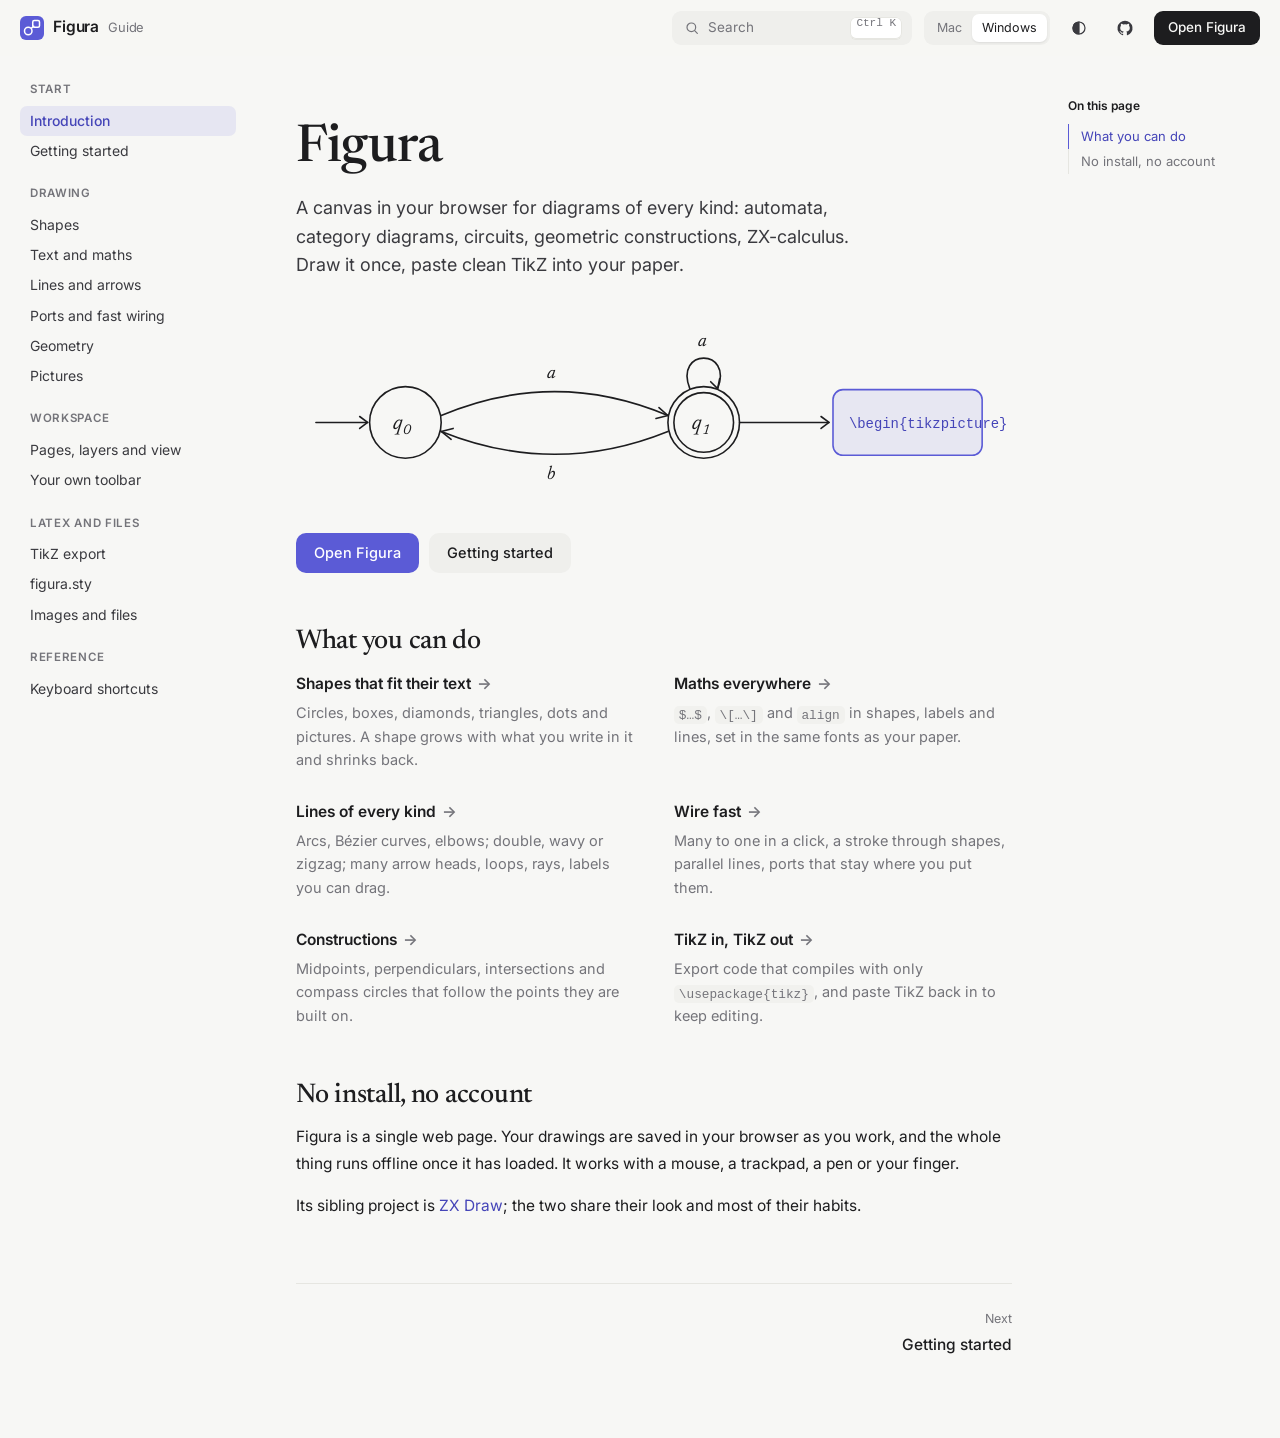
==== docs/index.html @ 10ae50e6 "Add the user guide as a separate site in docs/ - 13 pages: getting started, shapes, text and maths, " ====
<!doctype html>
<html lang="en">
<head>
<meta charset="utf-8">
<meta name="viewport" content="width=device-width, initial-scale=1, viewport-fit=cover">
<title>Figura Guide</title>
<meta name="description" content="How to use Figura: draw diagrams in the browser and export clean TikZ for LaTeX.">
<link rel="icon" href="data:image/svg+xml,%3Csvg xmlns='http://www.w3.org/2000/svg' viewBox='0 0 32 32'%3E%3Crect width='32' height='32' rx='8' fill='%235b5bd6'/%3E%3Ccircle cx='11' cy='20' r='5' fill='none' stroke='white' stroke-width='2'/%3E%3Crect x='17' y='6' width='9' height='9' rx='2' fill='none' stroke='white' stroke-width='2'/%3E%3Cpath d='M15 16.5 19 13' stroke='white' stroke-width='2'/%3E%3C/svg%3E">
<link rel="preconnect" href="https://fonts.googleapis.com">
<link rel="preconnect" href="https://fonts.gstatic.com" crossorigin>
<link rel="stylesheet" href="https://fonts.googleapis.com/css2?family=Inter:wght@400;500;600&family=Newsreader:opsz,wght@6..72,400;6..72,500&display=swap">
<link rel="stylesheet" href="guide.css?v=1">
</head>
<body>

<header class="top">
  <button class="icon-btn menu-btn" id="menu" aria-label="Menu"><svg viewBox="0 0 24 24" fill="none" stroke="currentColor" stroke-width="1.6" stroke-linecap="round"><path d="M4 7h16M4 12h16M4 17h16"/></svg></button>
  <a class="brand" href="#/home">
    <svg class="mark" viewBox="0 0 32 32"><rect width="32" height="32" rx="8" fill="#5b5bd6"/><circle cx="11" cy="20" r="5" fill="none" stroke="#fff" stroke-width="2"/><rect x="17" y="6" width="9" height="9" rx="2" fill="none" stroke="#fff" stroke-width="2"/><path d="M15 16.5 19 13" stroke="#fff" stroke-width="2"/></svg>
    Figura <small>Guide</small>
  </a>
  <div class="grow"></div>
  <button class="search-btn" id="search" aria-label="Search"><svg width="16" height="16" viewBox="0 0 24 24" fill="none" stroke="currentColor" stroke-width="1.8" stroke-linecap="round"><circle cx="11" cy="11" r="6.5"/><path d="m16 16 4 4"/></svg><span>Search</span><kbd>⌘K</kbd></button>
  <div class="plat" role="group" aria-label="Keyboard"><i></i><button data-p="mac">Mac</button><button data-p="win">Windows</button></div>
  <button class="icon-btn" id="theme" aria-label="Theme"></button>
  <a class="icon-btn" data-repo target="_blank" rel="noopener" aria-label="GitHub"><svg viewBox="0 0 24 24" fill="currentColor"><path d="M12 2.2a10 10 0 0 0-3.16 19.49c.5.09.68-.22.68-.48v-1.7c-2.78.6-3.37-1.34-3.37-1.34-.45-1.16-1.11-1.47-1.11-1.47-.91-.62.07-.6.07-.6 1 .07 1.53 1.03 1.53 1.03.9 1.52 2.34 1.08 2.91.83.09-.65.35-1.09.63-1.34-2.22-.25-4.55-1.11-4.55-4.94 0-1.09.39-1.98 1.03-2.68-.1-.26-.45-1.27.1-2.65 0 0 .84-.27 2.75 1.02a9.5 9.5 0 0 1 5 0c1.91-1.3 2.75-1.02 2.75-1.02.55 1.38.2 2.4.1 2.65.64.7 1.03 1.59 1.03 2.68 0 3.84-2.34 4.68-4.57 4.93.36.31.68.92.68 1.85v2.75c0 .27.18.58.69.48A10 10 0 0 0 12 2.2z"/></svg></a>
  <a class="open-app" data-app target="_blank" rel="noopener">Open Figura</a>
</header>
<div class="scrim"></div>

<div class="shell">
<nav class="side" id="side" aria-label="Guide"></nav>
<main>

<!-- ================= START ================= -->
<article data-page="home" data-group="Start" data-title="Introduction">
  <div class="hero">
    <h1>Figura</h1>
    <p class="lead">A canvas in your browser for diagrams of every kind: automata, category diagrams, circuits, geometric constructions, ZX-calculus. Draw it once, paste clean TikZ into your paper.</p>
  </div>
  <div class="hero-art" aria-hidden="true">
    <svg viewBox="0 0 720 170" fill="none" stroke="currentColor" stroke-width="1.6" stroke-linecap="round" stroke-linejoin="round">
      <path class="draw" style="--l:1;--d:.1s" pathLength="1" d="M20 95h52"/>
      <path class="draw" style="--l:1;--d:.1s" pathLength="1" d="m64 89 8 6-8 6"/>
      <circle class="draw" style="--l:1;--d:.25s" pathLength="1" cx="110" cy="95" r="36"/>
      <path class="draw" style="--l:1;--d:.6s" pathLength="1" d="M146 88Q260 40 374 88"/>
      <path class="draw" style="--l:1;--d:.6s" pathLength="1" d="m365 80 9 8-12 3"/>
      <path class="draw" style="--l:1;--d:.75s" pathLength="1" d="M374 104Q260 150 146 104"/>
      <path class="draw" style="--l:1;--d:.75s" pathLength="1" d="m156 112-10-8 12-3"/>
      <circle class="draw" style="--l:1;--d:.45s" pathLength="1" cx="410" cy="95" r="36"/>
      <circle class="draw" style="--l:1;--d:.55s" pathLength="1" cx="410" cy="95" r="30"/>
      <path class="draw" style="--l:1;--d:.9s" pathLength="1" d="M396 61C380 20 440 20 424 61"/>
      <path class="draw" style="--l:1;--d:.9s" pathLength="1" d="m417 54 7 7 2-10"/>
      <rect class="draw" style="--l:1;--d:1s;stroke:var(--accent)" pathLength="1" x="540" y="62" width="150" height="66" rx="10" fill="var(--accent-soft)"/>
      <path class="draw" style="--l:1;--d:1.15s" pathLength="1" stroke-dasharray="1" d="M446 95h90"/>
      <path class="draw" style="--l:1;--d:1.15s" pathLength="1" d="m528 89 8 6-8 6"/>
      <g stroke="none" fill="currentColor" font-family="Newsreader, Georgia, serif" font-style="italic" font-size="22">
        <text class="pop" style="--d:.5s" x="98" y="102">q<tspan font-size="14" dy="5">0</tspan></text>
        <text class="pop" style="--d:.7s" x="398" y="102">q<tspan font-size="14" dy="5">1</tspan></text>
        <text class="pop" style="--d:.9s" x="252" y="50" font-size="19">a</text>
        <text class="pop" style="--d:1s" x="252" y="152" font-size="19">b</text>
        <text class="pop" style="--d:1.05s" x="404" y="18" font-size="19">a</text>
      </g>
      <text class="pop" style="--d:1.35s" x="556" y="101" stroke="none" fill="var(--accent-ink)" font-family="ui-monospace, Menlo, monospace" font-size="14">\begin{tikzpicture}</text>
    </svg>
  </div>
  <div class="cta">
    <a class="btn pri" data-app target="_blank" rel="noopener">Open Figura</a>
    <a class="btn sec" href="#/start">Getting started</a>
  </div>

  <h2>What you can do</h2>
  <div class="feats">
    <div class="feat"><a href="#/shapes">Shapes that fit their text</a><p>Circles, boxes, diamonds, triangles, dots and pictures. A shape grows with what you write in it and shrinks back.</p></div>
    <div class="feat"><a href="#/text">Maths everywhere</a><p><code>$…$</code>, <code>\[…\]</code> and <code>align</code> in shapes, labels and lines, set in the same fonts as your paper.</p></div>
    <div class="feat"><a href="#/lines">Lines of every kind</a><p>Arcs, Bézier curves, elbows; double, wavy or zigzag; many arrow heads, loops, rays, labels you can drag.</p></div>
    <div class="feat"><a href="#/wiring">Wire fast</a><p>Many to one in a click, a stroke through shapes, parallel lines, ports that stay where you put them.</p></div>
    <div class="feat"><a href="#/geometry">Constructions</a><p>Midpoints, perpendiculars, intersections and compass circles that follow the points they are built on.</p></div>
    <div class="feat"><a href="#/tikz">TikZ in, TikZ out</a><p>Export code that compiles with only <code>\usepackage{tikz}</code>, and paste TikZ back in to keep editing.</p></div>
  </div>

  <h2>No install, no account</h2>
  <p>Figura is a single web page. Your drawings are saved in your browser as you work, and the whole thing runs offline once it has loaded. It works with a mouse, a trackpad, a pen or your finger.</p>
  <p>Its sibling project is <a href="https://github.com/zhoujasper/ZX-Draw" target="_blank" rel="noopener">ZX Draw</a>; the two share their look and most of their habits.</p>
</article>

<article data-page="start" data-group="Start" data-title="Getting started">
  <h1>Getting started</h1>
  <p class="lead">Your first diagram in a minute, and a map of the screen.</p>

  <h2>Your first diagram</h2>
  <ol class="steps">
    <li>Press <kbd>O</kbd> and click the canvas twice, some way apart. You now have two circles.</li>
    <li>Double-click each circle and type <code>$q_0$</code> and <code>$q_1$</code>. Press <kbd>Esc</kbd> or click away when done.</li>
    <li>Press <kbd>E</kbd> for the connector, then drag from one circle to the other. Double-click the line and type its label.</li>
    <li>Press <kbd>Mod</kbd> <kbd>S</kbd>, keep the <strong>TikZ</strong> tab and press <strong>Copy</strong>. Paste it into your <code>.tex</code> file.</li>
  </ol>

  <h2>The screen</h2>
  <div class="tbl"><table>
    <tr><th>Part</th><th>What it does</th></tr>
    <tr><td>Toolbar</td><td>The tools, in the dock at the bottom. Drag its grip to put it on the left or right; double-click the grip to cycle.</td></tr>
    <tr><td>Tool row</td><td>Picking a tool springs a small row out of the toolbar with that tool's options: fill, border, arrow heads, sizes.</td></tr>
    <tr><td>Style bar</td><td>Click an object that is already selected (or right-click it) and a two-row bar opens above it: colours, borders, text, layers, alignment.</td></tr>
    <tr><td>Pages</td><td>Tabs along the top. Each page has its own drawing, view and lock.</td></tr>
    <tr><td>Top right</td><td>Grid switch, open / export, settings, help.</td></tr>
    <tr><td>Bottom corners</td><td>Lock and zoom on one side, the minimap on the other.</td></tr>
  </table></div>

  <h2>Moving around</h2>
  <ul>
    <li><strong>Pan</strong>: hold <kbd>Space</kbd> and drag, use the hand tool <kbd>H</kbd>, or scroll with two fingers.</li>
    <li><strong>Zoom</strong>: <kbd>Mod</kbd> + scroll, pinch, or <kbd>=</kbd> and <kbd>−</kbd>. <kbd>F</kbd> fits everything on screen.</li>
    <li><strong>Minimap</strong>: click or drag in it to jump.</li>
  </ul>

  <h2>Selecting</h2>
  <ul>
    <li>Click to select, <kbd>Shift</kbd>-click to add, drag on empty canvas for a box.</li>
    <li>Press <kbd>V</kbd> again to switch the box to a <strong>lasso</strong>; hold <kbd>Alt</kbd> while dragging to flip it for one go.</li>
    <li><kbd>Mod</kbd> <kbd>A</kbd> selects everything on the page.</li>
  </ul>

  <h2>On a phone</h2>
  <p>The toolbar sits at the bottom and panels open as sheets. Tap to select, drag to move, pinch to zoom, and press and hold anywhere for the menu that a right-click gives on a computer.</p>

  <p class="note">Press <kbd>?</kbd> in Figura at any time for the built-in guide, with a looping demo for every gesture.</p>
</article>

<!-- ================= DRAWING ================= -->
<article data-page="shapes" data-group="Drawing" data-title="Shapes">
  <h1>Shapes</h1>
  <p class="lead">Circles, boxes, triangles, diamonds and dots, drawn like in any design tool.</p>

  <h2>Drawing a shape</h2>
  <div class="tbl"><table>
    <tr><th>Tool</th><th>Key</th></tr>
    <tr><td>Circle</td><td><kbd>O</kbd></td></tr>
    <tr><td>Box</td><td><kbd>R</kbd></td></tr>
    <tr><td>Triangle</td><td><kbd>Y</kbd></td></tr>
    <tr><td>Diamond</td><td><kbd>D</kbd></td></tr>
    <tr><td>Dot</td><td><kbd>P</kbd></td></tr>
  </table></div>
  <p>Click to place a shape at its default size, or drag to draw its box. While dragging:</p>
  <ul>
    <li><kbd>Shift</kbd> keeps it in proportion: a square, a round circle, a square diamond, an equilateral triangle.</li>
    <li><kbd>Alt</kbd> draws from the centre outward.</li>
    <li><kbd>Space</kbd> lets you move the shape before letting go.</li>
  </ul>
  <p>A new shape takes the look you last used for that kind, so a row of states needs no restyling.</p>

  <h2>Resize and rotate</h2>
  <p>A selected shape shows eight handles and a rotate knob. <kbd>Shift</kbd> keeps proportions while resizing, <kbd>Alt</kbd> resizes around the centre. Rotation is drawn softly to multiples of 15°; with <kbd>Shift</kbd> it steps. <kbd>[</kbd> and <kbd>]</kbd> rotate by 15°.</p>

  <h2>Fill and border</h2>
  <p>The tool row sets the look of new shapes, the style bar changes selected ones. Both offer:</p>
  <ul>
    <li><strong>Fill</strong>: quick colours, none, or any colour from the picker (square, wheel or sliders; type <code>#hex</code>, <code>rgb()</code>, <code>hsl()</code> or a CSS name).</li>
    <li><strong>Border</strong>: width, solid / dashed / dotted, double, colour or none.</li>
    <li><strong>Corners</strong>: rounded boxes with an exact radius.</li>
    <li><strong>Triangle direction</strong> and <strong>diamond shape</strong> (square, wide, tall).</li>
  </ul>
  <p class="note">Right-click any quick colour, width or style preset to edit, move or remove it. The <strong>+</strong> at the end of a row keeps the current look as a new preset.</p>

  <h2>Dots</h2>
  <p>Dots are small filled circles for graph vertices and geometry. Click to place one, snapped to the grid. Their sizes are presets in the tool row; a selected dot has an exact size stepper.</p>

  <h2>Moving and copying</h2>
  <ul>
    <li>Drag to move. On the grid the shape's centre snaps; in free mode guides show when edges and centres line up.</li>
    <li><kbd>Alt</kbd> + drag leaves a copy behind. <kbd>Mod</kbd> <kbd>D</kbd> duplicates.</li>
    <li>Arrow keys nudge. <kbd>W</kbd> swaps two selected shapes, each taking over the other's lines.</li>
  </ul>
</article>

<article data-page="text" data-group="Drawing" data-title="Text and maths">
  <h1>Text and maths</h1>
  <p class="lead">Write inside shapes, beside them, on lines or anywhere on the canvas, with LaTeX maths.</p>

  <h2>Writing</h2>
  <ul>
    <li><strong>In a shape</strong>: double-click it, or select it and press <kbd>Enter</kbd>. The shape grows to fit.</li>
    <li><strong>On the canvas</strong>: double-click empty space, or use the text tool <kbd>T</kbd>. Text left empty is removed.</li>
    <li><strong>Formatting</strong>: <kbd>Mod</kbd> <kbd>B</kbd>, <kbd>I</kbd>, <kbd>U</kbd>; size and colour in the style bar; vertical text in the text panel.</li>
  </ul>

  <h2>Maths</h2>
  <p>Anything between dollars is typeset with KaTeX on the canvas and in the same fonts as LaTeX on export.</p>
  <div class="tbl"><table>
    <tr><th>Write</th><th>For</th></tr>
    <tr><td><code>$x^2$</code> or <code>\(x^2\)</code></td><td>Inline maths</td></tr>
    <tr><td><code>$$…$$</code> or <code>\[…\]</code></td><td>Display maths</td></tr>
    <tr><td><code>\begin{align}…\end{align}</code></td><td>Aligned lines (also <code>gather</code>, <code>equation</code>)</td></tr>
  </table></div>
  <p>Letters such as π or → typed directly are turned into <code>\pi</code> and <code>\to</code> in the export, so pdflatex never chokes on them.</p>

  <h2>Labels outside a shape</h2>
  <p>Double-click just outside a shape's side to write a label there, or use the label button in the style bar. Drag a label around the shape to any angle; it settles on the middle of a side when close. The angle is kept in the TikZ export.</p>

  <h2>Labels on lines</h2>
  <p>Double-click a line where the label should go. Drag the label along the line (it snaps to the middle) or across it to put it on one side, on the line, or on the other side.</p>
</article>

<article data-page="lines" data-group="Drawing" data-title="Lines and arrows">
  <h1>Lines and arrows</h1>
  <p class="lead">The connector <kbd>E</kbd> draws lines between shapes, from shapes to empty space, or between two free points.</p>

  <h2>Drawing a line</h2>
  <ul>
    <li><strong>Drag</strong> from a shape to another shape, or into empty space for a loose end.</li>
    <li><strong>Click, click</strong>: click a shape or a spot, then a second one. The same shape twice makes a self-loop.</li>
    <li><strong>Hover dots</strong>: with the select tool, hovering a shape shows small dots on its sides. Drag one to start a line; drop it on empty canvas, or just click it, to make a connected copy of the shape.</li>
  </ul>

  <h2>Paths</h2>
  <div class="fig">
    <figure><svg viewBox="0 0 76 48" fill="none" stroke="currentColor" stroke-width="1.5" stroke-linecap="round"><path d="M8 40Q38 0 68 40"/></svg>Arc</figure>
    <figure><svg viewBox="0 0 76 48" fill="none" stroke="currentColor" stroke-width="1.5" stroke-linecap="round"><path d="M8 42C14 4 62 44 68 6"/></svg>Bézier</figure>
    <figure><svg viewBox="0 0 76 48" fill="none" stroke="currentColor" stroke-width="1.5" stroke-linecap="round"><path d="M8 42C38 42 38 6 68 6"/></svg>S-curve</figure>
    <figure><svg viewBox="0 0 76 48" fill="none" stroke="currentColor" stroke-width="1.5" stroke-linecap="round" stroke-linejoin="round"><path d="M8 42H38V6H68"/></svg>Elbow</figure>
    <figure><svg viewBox="0 0 76 48" fill="none" stroke="currentColor" stroke-width="1.5" stroke-linecap="round"><path d="M8 42H30a8 8 0 0 0 8-8V14a8 8 0 0 1 8-8h22"/></svg>Rounded elbow</figure>
  </div>
  <p>Select a line to see its handles: drag the middle of an arc to bend it, the two square handles of a Bézier, or the step of an elbow. <strong>Straighten</strong> and <strong>Reverse</strong> are in the style bar.</p>

  <h2>Line styles</h2>
  <div class="fig">
    <figure><svg viewBox="0 0 76 48" fill="none" stroke="currentColor" stroke-width="1.5" stroke-linecap="round"><path d="M8 24h60"/></svg>Plain</figure>
    <figure><svg viewBox="0 0 76 48" fill="none" stroke="currentColor" stroke-width="1.5"><path d="M8 24h60" stroke-dasharray="6 4"/></svg>Dashed</figure>
    <figure><svg viewBox="0 0 76 48" fill="none" stroke="currentColor" stroke-width="1.5"><path d="M8 21h60M8 27h60"/></svg>Double</figure>
    <figure><svg viewBox="0 0 76 48" fill="none" stroke="currentColor" stroke-width="1.5" stroke-linecap="round"><path d="M8 24c3-7 6-7 9 0s6 7 9 0 6-7 9 0 6 7 9 0 6-7 9 0 6 7 9 0h6"/></svg>Wave</figure>
    <figure><svg viewBox="0 0 76 48" fill="none" stroke="currentColor" stroke-width="1.5" stroke-linejoin="round"><path d="M8 24l4.5-6 9 12 9-12 9 12 9-12 9 12 4.5-6h6"/></svg>Zigzag</figure>
  </div>
  <p>Any style goes with any path and any arrow head. Width, dash pattern and colour have editable presets like the shape styles.</p>

  <h2>Arrow heads</h2>
  <p>Each end has its own head: none, arrow, filled, open triangle, double, dot, open dot, bar, hook or ray. The tool row offers common pairs (arrow, both ways, inheritance, maps-to, …); the ⋯ button opens every head for each end.</p>
  <p>A <strong>ray</strong> end runs on past its point; on the canvas it goes to the edge, in exports it fades out after one grid step.</p>

  <h2>Self-loops</h2>
  <p>Click the same shape twice with the connector. Figura picks a free side; drag the loop round the shape to move it.</p>

  <h2>Moving a line's ends</h2>
  <p>With a shape selected, a dot sits where each of its lines meets it. Drag a dot along the outline, onto another shape, or off into empty space to free that end.</p>
</article>

<article data-page="wiring" data-group="Drawing" data-title="Ports and fast wiring">
  <h1>Ports and fast wiring</h1>
  <p class="lead">Line ends that stay put, and ways to draw many lines at once.</p>

  <h2>Ports</h2>
  <p>Every line end on a box, triangle or diamond sits on a <strong>side</strong> and stays there when shapes move. Ends on one side spread out evenly, and a side that gets crowded makes the shape grow. Diamonds wire to their corners.</p>
  <p>Right-click a shape to choose how its ports are laid out: <strong>evenly</strong>, <strong>packed to the ends</strong> of each side, or <strong>all in the middle</strong>.</p>

  <h3>Along the line</h3>
  <p>Circles work the other way by default: lines aim at the centre and meet the outline where they cross it, as you expect in an automaton. Each shape can be switched in the style bar or its menu (<em>Lines meet</em>): along the line, or fixed ports.</p>

  <h2>Many to one</h2>
  <ol class="steps">
    <li>Select two or more shapes.</li>
    <li>Pick the connector and click the target. Every selected shape is wired to it.</li>
  </ol>
  <ul>
    <li><kbd>Shift</kbd> + click keeps the sources selected for the next target.</li>
    <li><kbd>Mod</kbd> + click adds or removes a source.</li>
    <li>Holding <kbd>S</kbd> in the select tool turns on the connector until you let go, with the selection as sources; one shape is enough.</li>
  </ul>

  <h2>Chains and parallel lines</h2>
  <ul>
    <li><strong>Drag through</strong> several shapes with the connector: they are wired in the order you pass them.</li>
    <li><strong>Hold <kbd>P</kbd></strong> with shapes selected and click a target: parallel lines, each source to the shape at the same offset. A quick tap of <kbd>P</kbd> is still the dot tool.</li>
    <li><strong>Right-drag</strong> in the connector box-selects, so you can pick sources without switching tools.</li>
  </ul>

  <h2>Seeing connections</h2>
  <p>Hold <kbd>Mod</kbd> for a moment with shapes selected: the shapes wired to each one pulse, one colour per selected shape.</p>

  <h2>Deleting a shape in a wire</h2>
  <p>Delete a shape that has exactly two lines and they join into one, keeping the direction. A new straight line bends just enough to miss shapes in its way.</p>
</article>

<article data-page="geometry" data-group="Drawing" data-title="Geometry">
  <h1>Geometry</h1>
  <p class="lead">Constructions that stay true: move a point and everything built on it follows.</p>

  <h2>Constructions</h2>
  <p>Select the objects, then press the key or right-click and pick from the menu, which lists only what the selection allows.</p>
  <div class="tbl"><table>
    <tr><th>Key</th><th>Builds</th><th>From</th></tr>
    <tr><td><kbd>M</kbd></td><td>Midpoint</td><td>a line, or two points</td></tr>
    <tr><td><kbd>J</kbd></td><td>Perpendicular foot</td><td>a point and a line</td></tr>
    <tr><td><kbd>B</kbd></td><td>Perpendicular bisector</td><td>a line, or two points</td></tr>
    <tr><td><kbd>N</kbd></td><td>Parallel line</td><td>a point and a line</td></tr>
    <tr><td><kbd>X</kbd></td><td>Intersection</td><td>two lines, a line and a circle, or two circles</td></tr>
    <tr><td><kbd>U</kbd></td><td>Reflection</td><td>a point and a line</td></tr>
    <tr><td><kbd>Q</kbd></td><td>Centre</td><td>a shape</td></tr>
  </table></div>
  <p>Built points are dots and cannot be dragged; they fade out when their objects stop meeting. <strong>Make free</strong> in the menu cuts the tie. Deleting an object deletes what was built on it.</p>

  <h2>Compass</h2>
  <p>Press <kbd>C</kbd>. Press on a centre and drag out the radius, or click the centre and then a point on the circle. A circle built on shapes follows them.</p>

  <h2>Grid</h2>
  <p>The switch at the top (or <kbd>G</kbd>) cycles dots → half steps → free. Turning the grid on offers to snap everything that is off it in one step.</p>
</article>

<article data-page="pictures" data-group="Drawing" data-title="Pictures">
  <h1>Pictures</h1>
  <p class="lead">Put images on the canvas or inside shapes.</p>
  <ul>
    <li><strong>Add</strong>: the picture tool <kbd>I</kbd>, paste an image, or drop a file on the canvas.</li>
    <li><strong>Fill a shape</strong>: drop a picture onto it, or use the picture button in its style bar.</li>
    <li><strong>Crop</strong>: on a picture the handles move the frame while the image stays put, and dragging moves the image inside. In a shape, drag to move it and scroll to zoom; it always covers the shape.</li>
  </ul>
  <p>Large images are scaled down to 1800 px. In the TikZ export each picture becomes an <code>\includegraphics</code> with a cropped PNG you download from the export window.</p>
</article>

<!-- ================= WORKSPACE ================= -->
<article data-page="pages" data-group="Workspace" data-title="Pages, layers and view">
  <h1>Pages, layers and view</h1>
  <p class="lead">Organise many diagrams and present them.</p>

  <h2>Pages</h2>
  <ul>
    <li>The <strong>+</strong> beside the tabs adds a page. Double-click a tab to rename it; right-click for duplicate, move and close.</li>
    <li>Every page is saved in your browser automatically.</li>
  </ul>

  <h2>Lock</h2>
  <p>The lock beside the zoom bar (<kbd>K</kbd>) freezes a page: dragging only pans and nothing can be edited. Handy while presenting.</p>

  <h2>Layers and alignment</h2>
  <div class="tbl"><table>
    <tr><th>Shortcut</th><th>Action</th></tr>
    <tr><td><kbd>Mod</kbd> <kbd>]</kbd></td><td>Bring forward</td></tr>
    <tr><td><kbd>Mod</kbd> <kbd>[</kbd></td><td>Send backward</td></tr>
    <tr><td><kbd>Shift</kbd> <kbd>Mod</kbd> <kbd>]</kbd></td><td>Bring to front</td></tr>
    <tr><td><kbd>Shift</kbd> <kbd>Mod</kbd> <kbd>[</kbd></td><td>Send to back</td></tr>
  </table></div>
  <p>With several shapes selected the style bar aligns them (left, centre, right, top, middle, bottom) and spaces three or more evenly.</p>

  <h2>Laser pointer</h2>
  <p>Press <kbd>L</kbd> to point at things while you share your screen. <strong>Dot</strong> is a glowing pointer; <strong>Line</strong> leaves a trail that fades. Click the tool again to switch.</p>
</article>

<article data-page="toolbar" data-group="Workspace" data-title="Your own toolbar">
  <h1>Your own toolbar</h1>
  <p class="lead">Keep the tools you use and add buttons that draw exactly what you need.</p>

  <h2>Layouts</h2>
  <p>Figura comes with three toolbars, chosen in Settings or by right-clicking the toolbar:</p>
  <div class="tbl"><table>
    <tr><th>Layout</th><th>Holds</th></tr>
    <tr><td>General</td><td>Every built-in tool.</td></tr>
    <tr><td>ZX-calculus</td><td>Z and X spiders, Hadamard box, wire points, boxes, wires and Hadamard edges.</td></tr>
    <tr><td>Category theory</td><td>Objects, arrows, mono ↪, epi ↠, dashed, maps-to ↦, 2-cells ⇒ and equals.</td></tr>
  </table></div>
  <p>Changing a built-in layout makes your own copy, so the original is always there.</p>

  <h2>Own buttons</h2>
  <p>A button stores a whole look: a shape with its fill, border, size and starting text, or a line with its heads, dashes and colour. Give it a key and it beats the built-in one while the layout is on.</p>
  <ol class="steps">
    <li>Style a shape or line the way you like and select it.</li>
    <li>Right-click the toolbar and pick <strong>Add the selected look as a button</strong>.</li>
    <li>Click the new button again (while it is active) to rename it, give it a key or fine-tune it.</li>
  </ol>

  <h2>The editor</h2>
  <p><strong>Customize</strong> opens the editor: drag buttons to reorder, pull one off the strip to hide it, drag new ones in from the row below. A built-in tool shows the parts of its tool row, which you can hide or reorder too.</p>

  <h2>Sharing</h2>
  <p>Export a layout as a <code>.figtool</code> file and import it on another computer, or send it to a co-author. Importing never overwrites your own layouts.</p>

  <h2>Reordering anything</h2>
  <p>Hold <kbd>Mod</kbd> and drag any toolbar button, top-bar button, option row or quick colour to reorder it. The order is remembered.</p>

  <h2>Shortcuts</h2>
  <p>Open help (<kbd>?</kbd>) → <strong>Shortcuts</strong>, click an action and press a key. A key already in use swaps over.</p>
</article>

<!-- ================= LATEX & FILES ================= -->
<article data-page="tikz" data-group="LaTeX and files" data-title="TikZ export">
  <h1>TikZ export</h1>
  <p class="lead">Plain TikZ that compiles with nothing but <code>\usepackage{tikz}</code>.</p>

  <h2>Exporting</h2>
  <ol class="steps">
    <li>Press <kbd>Mod</kbd> <kbd>S</kbd> (or the export button) and stay on the <strong>TikZ</strong> tab.</li>
    <li>Choose <strong>Whole page</strong> or <strong>Selection</strong>.</li>
    <li><strong>Copy</strong>, or download a <code>.tex</code> file. If the drawing has pictures, download them too.</li>
  </ol>
  <p class="note"><kbd>Mod</kbd> <kbd>C</kbd> on a selection also puts its TikZ on your clipboard, ready to paste into your editor.</p>

  <h2>In your document</h2>
  <p>The export starts with a <code>\usetikzlibrary</code> line naming only the libraries it needs, so the pasted block works as it is:</p>
<pre><code class="tex">\documentclass{article}
\usepackage{tikz}
\usepackage{amsmath} % if your labels use align and friends

\begin{document}
% paste the exported block here
\end{document}</code></pre>
  <p>An exported picture looks like this:</p>
<pre><code class="tex">% Figura · needs \usepackage{tikz} \usetikzlibrary{arrows.meta}
\usetikzlibrary{arrows.meta}
\begin{tikzpicture}[
  x=0.66667pt,
  y=-0.66667pt,
  oval/.style={…},
  link/.style={…}]
  \definecolor{fgInk}{HTML}{1D1D1F}
  \node[oval] (a) at (0,0) {$q_0$};
  \node[oval] (b) at (160,0) {$q_1$};
  \draw[link] (a) to[bend left=20] node[lab] {$a$} (b);
  ...
\end{tikzpicture}</code></pre>
  <p>The first line says what the block needs. Options shared by several shapes or lines are pulled into short styles at the top (<code>oval</code>, <code>box</code>, <code>link</code>, <code>lab</code>…), colours are defined once by name, and shapes are real TikZ nodes, so the code stays easy to tweak by hand. One canvas pixel is ⅔ pt and y points down, as on screen.</p>

  <h2>Back into Figura</h2>
  <p>Paste TikZ onto the canvas, or open a <code>.tex</code> file, and Figura reads it back: nodes, lines, bends, loops, labels, arrow tips, colours (<code>red!30</code>, <code>rgb</code>, <code>\definecolor</code>) and styles from <code>\tikzset</code>. Code that Figura wrote comes back exactly as it was.</p>
</article>

<article data-page="sty" data-group="LaTeX and files" data-title="figura.sty">
  <h1>figura.sty</h1>
  <p class="lead">A short style file for documents with many diagrams, or for writing them by hand.</p>

  <h2>Setup</h2>
  <p>Download <code>figura.sty</code> from the export window (or the repository) and put it next to your <code>.tex</code> file. The download also defines your own quick colours.</p>
<pre><code class="tex">\usepackage{figura}

\begin{figura}            % 1 unit = 1 canvas pixel, y points down
  \node[fg box, fill=fgRose] (a) at (0,0)   {Hello};
  \node[fg circle]           (b) at (160,0) {$q_0$};
  \draw[fg line, ->] (a) -- node[fg label] {$f$} (b);
  \draw[fg line, ->] (b) to[loop at=90] (b);
\end{figura}</code></pre>
  <p>Choose the <strong>figura.sty</strong> tab in the export window to get this shorter form.</p>

  <h2>Keys</h2>
  <div class="tbl"><table>
    <tr><th>Group</th><th>Keys</th></tr>
    <tr><td>Shapes</td><td><code>fg box</code>, <code>fg circle</code>, <code>fg diamond</code>, <code>fg triangle</code> (+ <code>points down/left/right</code>), <code>fg dot</code> or <code>fg dot=5</code>, <code>fg text</code>, <code>fg image</code></td></tr>
    <tr><td>Size</td><td><code>w=80</code>, <code>h=40</code>, <code>r=6</code> (corner radius), <code>size=18</code>, <code>bold</code>, <code>italic</code>, <code>\fgvert{…}</code></td></tr>
    <tr><td>Border</td><td><code>draw=fgBlue</code>, <code>lw=2.5</code>, <code>dashed</code>, <code>dotted</code>, <code>dashes={on}{off}</code>, <code>double border</code>, <code>draw=none</code></td></tr>
    <tr><td>Colours</td><td><code>fill=fgSky</code>, <code>text=fgRed</code>, or any hex: <code>fill hex=A04070</code>, <code>draw hex=…</code>, <code>text hex=…</code></td></tr>
    <tr><td>Lines</td><td><code>fg line</code> + <code>-></code>, <code>&lt;-></code>, <code>-{Triangle}</code>, <code>->></code>, <code>-{Circle}</code>, <code>-|</code>, <code>-{Hooks[right]}</code>; <code>bend left=20</code>, <code>loop at=90</code>, <code>wave</code>, <code>zigzag</code>, <code>double line</code></td></tr>
    <tr><td>Labels</td><td><code>node[fg label]</code>, <code>node[fg label, swap]</code>, <code>node[fg label on]</code>, <code>pos=0.3</code>; outside a shape <code>label={[fg olabel]above:{…}}</code></td></tr>
    <tr><td>Options</td><td><code>\begin{figura}[scale=1.2]</code>, <code>[unit=0.5pt]</code>, <code>[baseline=north]</code></td></tr>
  </table></div>

  <h2>Colours</h2>
  <p>Fills: <code>fgRose</code>, <code>fgPeach</code>, <code>fgSand</code>, <code>fgMint</code>, <code>fgSky</code>, <code>fgLilac</code>, <code>fgStone</code>. Inks: <code>fgInk</code>, <code>fgGrey</code>, <code>fgRed</code>, <code>fgOrange</code>, <code>fgGreen</code>, <code>fgBlue</code>, <code>fgViolet</code>, <code>fgPink</code>, and the rest of Figura's palette.</p>
</article>

<article data-page="files" data-group="LaTeX and files" data-title="Images and files">
  <h1>Images and files</h1>
  <p class="lead">Everything the export window and the folder button can do.</p>

  <h2>Export window</h2>
  <div class="tbl"><table>
    <tr><th>Tab</th><th>Gives</th></tr>
    <tr><td>TikZ</td><td>Plain TikZ, copy or <code>.tex</code>. See <a href="#/tikz">TikZ export</a>.</td></tr>
    <tr><td>figura.sty</td><td>Shorter code for documents that load <a href="#/sty">figura.sty</a>.</td></tr>
    <tr><td>Image</td><td>PNG (with scale) or SVG, whole page or selection, transparent or white. Maths is set in the TeX fonts.</td></tr>
    <tr><td>File</td><td>A <code>.figura</code> file with every page, or just some.</td></tr>
  </table></div>

  <h2>Opening</h2>
  <p><kbd>Mod</kbd> <kbd>O</kbd> or the folder button opens <code>.figura</code>, <code>.tex</code> and <code>.figtool</code> files. Opened pages are added beside the ones you have, never replacing them. You can also drop a file on the window.</p>

  <h2>Where your work lives</h2>
  <p>Pages are saved in this browser as you go. To move to another computer or browser, or to keep a backup, export a <code>.figura</code> file.</p>
  <p class="note warn">Clearing the browser's site data removes the saved pages. Keep a <code>.figura</code> file of anything that matters.</p>
</article>

<!-- ================= REFERENCE ================= -->
<article data-page="keys" data-group="Reference" data-title="Keyboard shortcuts">
  <h1>Keyboard shortcuts</h1>
  <p class="lead">The defaults. Every single-key shortcut can be changed in Help → Shortcuts.</p>

  <h2>Tools</h2>
  <div class="tbl"><table>
    <tr><th>Key</th><th>Tool</th></tr>
    <tr><td><kbd>V</kbd></td><td>Select · again: box ↔ lasso</td></tr>
    <tr><td><kbd>H</kbd></td><td>Hand (or hold <kbd>Space</kbd>)</td></tr>
    <tr><td><kbd>O</kbd></td><td>Circle</td></tr>
    <tr><td><kbd>R</kbd></td><td>Box</td></tr>
    <tr><td><kbd>Y</kbd></td><td>Triangle</td></tr>
    <tr><td><kbd>D</kbd></td><td>Diamond</td></tr>
    <tr><td><kbd>P</kbd></td><td>Dot · hold with shapes selected: parallel lines</td></tr>
    <tr><td><kbd>T</kbd></td><td>Text (or double-click the canvas)</td></tr>
    <tr><td><kbd>E</kbd></td><td>Connector · again: line style</td></tr>
    <tr><td><kbd>C</kbd></td><td>Compass</td></tr>
    <tr><td><kbd>I</kbd></td><td>Picture</td></tr>
    <tr><td><kbd>L</kbd></td><td>Laser pointer</td></tr>
    <tr><td><kbd>1</kbd> … <kbd>0</kbd></td><td>The toolbar's buttons in order</td></tr>
  </table></div>

  <h2>Drawing</h2>
  <div class="tbl"><table>
    <tr><th>Shortcut</th><th>Action</th></tr>
    <tr><td><kbd>Shift</kbd> + drag</td><td>In proportion: square, circle, square diamond, equilateral triangle</td></tr>
    <tr><td><kbd>Alt</kbd> + drag</td><td>Draw or resize from the centre</td></tr>
    <tr><td><kbd>Space</kbd> while dragging</td><td>Move the shape while drawing it</td></tr>
  </table></div>

  <h2>Connecting</h2>
  <div class="tbl"><table>
    <tr><th>Shortcut</th><th>Action</th></tr>
    <tr><td>Hold <kbd>S</kbd></td><td>Connect the selection to what you click</td></tr>
    <tr><td>Click the target</td><td>Many to one (2+ selected, connector tool)</td></tr>
    <tr><td><kbd>Shift</kbd> + click</td><td>…and keep the sources for more targets</td></tr>
    <tr><td><kbd>Mod</kbd> + click</td><td>Add or drop a source</td></tr>
    <tr><td>Drag through</td><td>Wire every shape the stroke passes</td></tr>
    <tr><td>Right-drag</td><td>Box-select in the connector tool</td></tr>
    <tr><td>Click, click</td><td>Line between two shapes or spots; the same shape twice for a loop</td></tr>
    <tr><td>Hold <kbd>Mod</kbd></td><td>Show wired neighbours</td></tr>
  </table></div>

  <h2>Constructing</h2>
  <div class="tbl"><table>
    <tr><th>Key</th><th>Builds</th></tr>
    <tr><td><kbd>M</kbd></td><td>Midpoint</td></tr>
    <tr><td><kbd>J</kbd></td><td>Perpendicular from a point to a line</td></tr>
    <tr><td><kbd>B</kbd></td><td>Perpendicular bisector</td></tr>
    <tr><td><kbd>N</kbd></td><td>Parallel line through a point</td></tr>
    <tr><td><kbd>X</kbd></td><td>Intersection</td></tr>
    <tr><td><kbd>U</kbd></td><td>Reflect a point in a line</td></tr>
    <tr><td><kbd>Q</kbd></td><td>Centre of a shape</td></tr>
  </table></div>

  <h2>Editing</h2>
  <div class="tbl"><table>
    <tr><th>Shortcut</th><th>Action</th></tr>
    <tr><td><kbd>Mod</kbd> <kbd>Z</kbd></td><td>Undo</td></tr>
    <tr><td><kbd>Shift</kbd> <kbd>Mod</kbd> <kbd>Z</kbd></td><td>Redo</td></tr>
    <tr><td><kbd>Mod</kbd> <kbd>C</kbd> / <kbd>X</kbd> / <kbd>V</kbd></td><td>Copy (with TikZ) / cut / paste</td></tr>
    <tr><td><kbd>Mod</kbd> <kbd>D</kbd></td><td>Duplicate</td></tr>
    <tr><td><kbd>Alt</kbd> + drag</td><td>Duplicate while moving</td></tr>
    <tr><td><kbd>Mod</kbd> <kbd>A</kbd></td><td>Select all</td></tr>
    <tr><td><kbd>Mod</kbd> <kbd>B</kbd> / <kbd>I</kbd> / <kbd>U</kbd></td><td>Bold / italic / underline</td></tr>
    <tr><td>Double-click · <kbd>Enter</kbd></td><td>Write in a shape, label a line</td></tr>
    <tr><td><kbd>W</kbd></td><td>Swap two selected shapes</td></tr>
    <tr><td><kbd>[</kbd> <kbd>]</kbd></td><td>Rotate −15° / +15°</td></tr>
    <tr><td><kbd>Mod</kbd> <kbd>]</kbd> <kbd>[</kbd></td><td>Forward / backward</td></tr>
    <tr><td><kbd>Shift</kbd> <kbd>Mod</kbd> <kbd>]</kbd> <kbd>[</kbd></td><td>To front / to back</td></tr>
    <tr><td><kbd>←</kbd> <kbd>↑</kbd> <kbd>→</kbd> <kbd>↓</kbd></td><td>Nudge</td></tr>
    <tr><td><kbd>⌫</kbd></td><td>Delete</td></tr>
    <tr><td><kbd>Esc</kbd></td><td>Cancel, deselect, stop writing</td></tr>
  </table></div>

  <h2>View and files</h2>
  <div class="tbl"><table>
    <tr><th>Shortcut</th><th>Action</th></tr>
    <tr><td><kbd>G</kbd></td><td>Grid: dots → half → free</td></tr>
    <tr><td><kbd>F</kbd></td><td>Fit everything</td></tr>
    <tr><td><kbd>=</kbd> <kbd>−</kbd></td><td>Zoom in / out</td></tr>
    <tr><td><kbd>Mod</kbd> + scroll · pinch</td><td>Zoom</td></tr>
    <tr><td><kbd>K</kbd></td><td>Lock / unlock the page</td></tr>
    <tr><td><kbd>Mod</kbd> <kbd>S</kbd></td><td>Export</td></tr>
    <tr><td><kbd>Mod</kbd> <kbd>O</kbd></td><td>Open</td></tr>
    <tr><td><kbd>?</kbd></td><td>Help and shortcuts</td></tr>
  </table></div>
</article>

</main>
<aside class="toc" id="toc" aria-label="On this page"></aside>
</div>

<div class="sk" id="sk" hidden>
  <div class="sk-box" role="dialog" aria-label="Search">
    <div class="sk-in"><svg viewBox="0 0 24 24" fill="none" stroke="currentColor" stroke-width="1.8" stroke-linecap="round"><circle cx="11" cy="11" r="6.5"/><path d="m16 16 4 4"/></svg><input id="skIn" placeholder="Search the guide" autocomplete="off" spellcheck="false"></div>
    <div class="sk-res" id="skRes"></div>
  </div>
</div>

<script src="guide.js?v=1"></script>
</body>
</html>
---- docs/guide.css ----
:root {
  --bg: #f7f7f5;
  --paper: #ffffff;
  --ink: #1d1d1f;
  --ink2: #3a3a3f;
  --muted: #74747a;
  --line: #e6e6e1;
  --soft: #efefec;
  --accent: #5b5bd6;
  --accent-ink: #4545b8;
  --accent-soft: rgba(91, 91, 214, .1);
  --code-bg: #f1f1ee;
  --mono: ui-monospace, SFMono-Regular, Menlo, Consolas, monospace;
  --sans: "Inter", -apple-system, BlinkMacSystemFont, "Segoe UI", sans-serif;
  --serif: "Newsreader", "Iowan Old Style", Georgia, serif;
  --ease: cubic-bezier(.22, 1, .36, 1);
  --top: 56px;
  --side: 248px;
  --toc: 220px;
  color-scheme: light;
}
@media (prefers-color-scheme: dark) {
  :root:not([data-theme="light"]) {
    --bg: #141416; --paper: #1b1b1e; --ink: #ececef; --ink2: #c9c9cf; --muted: #8e8e96; --line: #2b2b30; --soft: #232327;
    --accent: #8e8ef0; --accent-ink: #a9a9f6; --accent-soft: rgba(142, 142, 240, .14); --code-bg: #1f1f23; color-scheme: dark;
  }
}
:root[data-theme="dark"] {
  --bg: #141416; --paper: #1b1b1e; --ink: #ececef; --ink2: #c9c9cf; --muted: #8e8e96; --line: #2b2b30; --soft: #232327;
  --accent: #8e8ef0; --accent-ink: #a9a9f6; --accent-soft: rgba(142, 142, 240, .14); --code-bg: #1f1f23; color-scheme: dark;
}

* { box-sizing: border-box; }
html { scroll-padding-top: calc(var(--top) + 20px); -webkit-text-size-adjust: 100%; }
body { margin: 0; background: var(--bg); color: var(--ink); font: 15.5px/1.7 var(--sans); -webkit-font-smoothing: antialiased; }
a { color: var(--accent-ink); text-decoration: none; }
a:hover { text-decoration: underline; text-underline-offset: 3px; }
button { font: inherit; color: inherit; background: none; border: 0; cursor: pointer; padding: 0; }
svg { display: block; }
[hidden] { display: none !important; }

/* ---------- top bar ---------- */
.top { position: fixed; inset: 0 0 auto; height: var(--top); z-index: 30; display: flex; align-items: center; gap: 12px; padding: 0 20px;
  background: color-mix(in srgb, var(--bg) 82%, transparent); backdrop-filter: saturate(1.4) blur(14px); -webkit-backdrop-filter: saturate(1.4) blur(14px);
  border-bottom: 1px solid transparent; transition: border-color .2s; }
.top.scrolled { border-bottom-color: var(--line); }
.brand { display: flex; align-items: center; gap: 9px; color: var(--ink); font-weight: 600; letter-spacing: -.01em; }
.brand:hover { text-decoration: none; }
.brand .mark { width: 24px; height: 24px; }
.brand small { font-weight: 400; color: var(--muted); }
.top .grow { flex: 1; }
.search-btn { display: flex; align-items: center; gap: 8px; height: 34px; padding: 0 10px 0 12px; border-radius: 9px; background: var(--soft);
  color: var(--muted); font-size: 13.5px; width: 240px; transition: background .15s; }
.search-btn:hover { background: color-mix(in srgb, var(--soft) 70%, var(--line)); }
.search-btn span { flex: 1; text-align: left; }
.search-btn kbd { font: 11px var(--mono); color: var(--muted); }
.icon-btn { width: 34px; height: 34px; border-radius: 9px; display: grid; place-items: center; color: var(--ink2); transition: background .15s; }
.icon-btn:hover { background: var(--soft); text-decoration: none; }
.icon-btn svg { width: 18px; height: 18px; }
.open-app { height: 34px; padding: 0 14px; border-radius: 9px; background: var(--ink); color: var(--bg); font-size: 13.5px; font-weight: 500;
  display: flex; align-items: center; gap: 6px; transition: transform .15s var(--ease), opacity .15s; }
.open-app:hover { text-decoration: none; opacity: .88; }
.open-app:active { transform: scale(.97); }
.plat { display: flex; background: var(--soft); border-radius: 9px; padding: 3px; position: relative; font-size: 12.5px; }
.plat button { position: relative; z-index: 1; height: 28px; padding: 0 10px; border-radius: 7px; color: var(--muted); transition: color .2s; }
.plat button.on { color: var(--ink); }
.plat i { position: absolute; top: 3px; bottom: 3px; border-radius: 7px; background: var(--paper); box-shadow: 0 1px 2px rgba(0,0,0,.08);
  transition: left .28s var(--ease), width .28s var(--ease); }
.menu-btn { display: none; }

/* ---------- layout ---------- */
.shell { display: grid; grid-template-columns: var(--side) minmax(0, 1fr) var(--toc); max-width: 1320px; margin: 0 auto; padding-top: var(--top); }
.side { position: sticky; top: var(--top); height: calc(100vh - var(--top)); overflow-y: auto; padding: 24px 12px 40px 20px; scrollbar-width: thin; }
.side h4 { margin: 18px 10px 6px; font-size: 11.5px; font-weight: 600; letter-spacing: .06em; text-transform: uppercase; color: var(--muted); }
.side h4:first-child { margin-top: 0; }
.side a { display: block; padding: 5px 10px; border-radius: 7px; color: var(--ink2); font-size: 14px; line-height: 1.45; transition: background .15s, color .15s; }
.side a:hover { background: var(--soft); text-decoration: none; }
.side a.on { color: var(--accent-ink); background: var(--accent-soft); font-weight: 500; }

main { min-width: 0; padding: 40px 48px 80px; }
.toc { position: sticky; top: var(--top); height: calc(100vh - var(--top)); overflow-y: auto; padding: 40px 20px 40px 8px; font-size: 13px; }
.toc h5 { margin: 0 0 8px; font-size: 12px; font-weight: 600; color: var(--ink); }
.toc a { display: block; padding: 3px 0 3px 12px; color: var(--muted); border-left: 1.5px solid var(--line); line-height: 1.45; transition: color .15s, border-color .15s; }
.toc a.h3 { padding-left: 24px; }
.toc a:hover { color: var(--ink); text-decoration: none; }
.toc a.on { color: var(--accent-ink); border-left-color: var(--accent); }

/* ---------- article ---------- */
article { max-width: 760px; margin: 0 auto; }
article[data-page] { display: none; }
article.on { display: block; animation: rise .35s var(--ease); }
@keyframes rise { from { opacity: 0; transform: translateY(6px); } }
.crumb { font-size: 13px; color: var(--muted); margin-bottom: 6px; }
article h1 { font: 500 40px/1.15 var(--serif); letter-spacing: -.015em; margin: 0 0 12px; }
article .lead { font-size: 18px; color: var(--ink2); margin: 0 0 32px; line-height: 1.6; }
article h2 { font: 500 27px/1.25 var(--serif); letter-spacing: -.01em; margin: 52px 0 12px; }
article h3 { font-size: 16.5px; font-weight: 600; margin: 32px 0 8px; }
article h2 a.anchor, article h3 a.anchor { opacity: 0; margin-left: 8px; color: var(--muted); font-weight: 400; transition: opacity .15s; }
article h2:hover a.anchor, article h3:hover a.anchor { opacity: 1; text-decoration: none; }
article p, article ul, article ol { margin: 0 0 16px; }
article ul, article ol { padding-left: 22px; }
article li { margin: 4px 0; }
article li::marker { color: var(--muted); }
article strong { font-weight: 600; }
article hr { border: 0; border-top: 1px solid var(--line); margin: 40px 0; }

code { font: .88em var(--mono); background: var(--code-bg); padding: .12em .38em; border-radius: 5px; }
pre { position: relative; margin: 0 0 20px; background: var(--code-bg); border-radius: 12px; padding: 16px 18px; overflow-x: auto; font: 13px/1.65 var(--mono); }
pre code { background: none; padding: 0; font-size: inherit; }
pre .copy { position: absolute; top: 8px; right: 8px; height: 26px; padding: 0 9px; border-radius: 7px; font: 12px var(--sans); color: var(--muted);
  background: var(--paper); opacity: 0; transition: opacity .15s, color .15s; }
pre:hover .copy, pre .copy:focus-visible { opacity: 1; }
pre .copy.done { color: var(--accent-ink); }
.tk-c { color: var(--muted); }
.tk-k { color: var(--accent-ink); }
.tk-s { color: #3f8c6a; }

kbd { display: inline-block; min-width: 22px; height: 22px; padding: 0 6px; border-radius: 6px; text-align: center; vertical-align: 1px;
  font: 500 12px/22px var(--sans); background: var(--paper); color: var(--ink); box-shadow: inset 0 0 0 1px var(--line), 0 1px 0 var(--line); white-space: nowrap; }
td kbd + kbd { margin-left: 3px; }

table { width: 100%; border-collapse: collapse; margin: 0 0 24px; font-size: 14.5px; }
th { text-align: left; font-weight: 600; font-size: 12.5px; color: var(--muted); padding: 0 12px 8px 0; border-bottom: 1px solid var(--line); }
td { padding: 10px 12px 10px 0; border-bottom: 1px solid var(--line); vertical-align: top; }
td:first-child { white-space: nowrap; width: 1%; padding-right: 24px; }
tr:last-child td { border-bottom: 0; }

.note { margin: 0 0 20px; padding: 2px 0 2px 16px; border-left: 2px solid var(--accent); color: var(--ink2); }
.note.warn { border-left-color: #d0793a; }

/* step list */
ol.steps { list-style: none; padding: 0; counter-reset: s; }
ol.steps > li { counter-increment: s; position: relative; padding-left: 40px; margin: 0 0 14px; }
ol.steps > li::before { content: counter(s); position: absolute; left: 0; top: 1px; width: 26px; height: 26px; border-radius: 50%;
  background: var(--accent-soft); color: var(--accent-ink); font: 600 13px/26px var(--sans); text-align: center; }

/* home */
.hero { padding: 24px 0 8px; }
.hero h1 { font-size: 52px; margin-bottom: 14px; }
.hero .lead { max-width: 600px; }
.hero-art { margin: 8px 0 36px; color: var(--ink); }
.hero-art svg { width: 100%; height: auto; overflow: visible; }
.hero-art .draw { stroke-dasharray: var(--l); stroke-dashoffset: var(--l); animation: draw 1.1s var(--ease) forwards; animation-delay: var(--d, 0s); }
.hero-art .pop { opacity: 0; transform-box: fill-box; transform-origin: center; animation: pop .5s var(--ease) forwards; animation-delay: var(--d, 0s); }
@keyframes draw { to { stroke-dashoffset: 0; } }
@keyframes pop { from { opacity: 0; transform: scale(.6); } to { opacity: 1; transform: none; } }
.cta { display: flex; gap: 10px; flex-wrap: wrap; margin-bottom: 40px; }
.btn { height: 40px; padding: 0 18px; border-radius: 10px; display: inline-flex; align-items: center; gap: 7px; font-weight: 500; font-size: 14.5px;
  transition: transform .15s var(--ease), background .15s, opacity .15s; }
.btn:hover { text-decoration: none; }
.btn:active { transform: scale(.97); }
.btn.pri { background: var(--accent); color: #fff; }
.btn.pri:hover { opacity: .9; }
.btn.sec { background: var(--soft); color: var(--ink); }
.btn.sec:hover { background: color-mix(in srgb, var(--soft) 70%, var(--line)); }
.feats { display: grid; grid-template-columns: repeat(2, minmax(0, 1fr)); gap: 28px 40px; margin: 8px 0 24px; }
.feat a { color: var(--ink); font-weight: 600; display: inline-flex; align-items: center; gap: 6px; }
.feat a::after { content: '→'; color: var(--muted); transition: transform .2s var(--ease); }
.feat a:hover { text-decoration: none; }
.feat a:hover::after { transform: translateX(3px); color: var(--accent-ink); }
.feat p { margin: 4px 0 0; color: var(--muted); font-size: 14.5px; line-height: 1.6; }

/* small inline figures */
.fig { margin: 4px 0 24px; display: flex; gap: 22px; flex-wrap: wrap; color: var(--ink); }
.fig figure { margin: 0; display: flex; flex-direction: column; align-items: center; gap: 4px; font-size: 12.5px; color: var(--muted); }
.fig svg { width: 76px; height: 48px; }
.fig svg * { vector-effect: non-scaling-stroke; }

/* prev / next */
.pn { display: flex; justify-content: space-between; gap: 16px; margin-top: 64px; padding-top: 24px; border-top: 1px solid var(--line); }
.pn a { display: flex; flex-direction: column; gap: 2px; color: var(--ink); font-weight: 500; max-width: 48%; }
.pn a small { color: var(--muted); font-weight: 400; font-size: 12.5px; }
.pn a.next { margin-left: auto; text-align: right; }
.pn a:hover { text-decoration: none; color: var(--accent-ink); }

/* ---------- search ---------- */
.sk { position: fixed; inset: 0; z-index: 60; background: rgba(20, 20, 24, .28); display: flex; justify-content: center; align-items: flex-start;
  padding: 12vh 16px 16px; animation: fade .15s; }
@keyframes fade { from { opacity: 0; } }
.sk-box { width: min(560px, 100%); background: var(--paper); border-radius: 14px; box-shadow: 0 24px 70px rgba(0,0,0,.28); overflow: hidden;
  animation: skin .22s var(--ease); }
@keyframes skin { from { opacity: 0; transform: translateY(-8px) scale(.985); } }
.sk-in { display: flex; align-items: center; gap: 10px; padding: 0 16px; border-bottom: 1px solid var(--line); }
.sk-in svg { width: 17px; height: 17px; color: var(--muted); flex: none; }
.sk-in input { flex: 1; height: 52px; border: 0; outline: 0; background: none; font: 16px var(--sans); color: var(--ink); }
.sk-res { max-height: 56vh; overflow-y: auto; padding: 6px; }
.sk-res a { display: block; padding: 9px 12px; border-radius: 9px; color: var(--ink); }
.sk-res a:hover { text-decoration: none; }
.sk-res a.on { background: var(--accent-soft); }
.sk-res a small { display: block; color: var(--muted); font-size: 12.5px; line-height: 1.5; overflow: hidden; text-overflow: ellipsis; white-space: nowrap; }
.sk-res a b { font-weight: 500; }
.sk-res mark { background: none; color: var(--accent-ink); font-weight: 600; }
.sk-empty { padding: 26px 12px; text-align: center; color: var(--muted); font-size: 14px; }

/* ---------- responsive ---------- */
@media (max-width: 1180px) {
  .shell { grid-template-columns: var(--side) minmax(0, 1fr); }
  .toc { display: none; }
}
@media (max-width: 860px) {
  :root { --top: 52px; }
  .top { padding: 0 12px; gap: 6px; }
  .menu-btn { display: grid; }
  .brand small, .plat { display: none; }
  .search-btn { width: 34px; padding: 0; justify-content: center; background: none; }
  .search-btn span, .search-btn kbd { display: none; }
  .open-app { padding: 0 12px; }
  .shell { display: block; }
  .side { position: fixed; top: var(--top); left: 0; bottom: 0; height: auto; width: min(300px, 84vw); z-index: 25; background: var(--bg);
    transform: translateX(-102%); transition: transform .3s var(--ease); box-shadow: 0 0 0 1px var(--line); padding-left: 16px; }
  body.nav .side { transform: none; }
  .scrim { position: fixed; inset: var(--top) 0 0; z-index: 24; background: rgba(0,0,0,.18); opacity: 0; pointer-events: none; transition: opacity .25s; }
  body.nav .scrim { opacity: 1; pointer-events: auto; }
  main { padding: 24px 16px 64px; }
  article h1 { font-size: 32px; }
  .hero h1 { font-size: 40px; }
  article h2 { font-size: 23px; margin-top: 40px; }
  .feats { grid-template-columns: 1fr; gap: 20px; }
  table { font-size: 14px; }
  td:first-child { white-space: normal; width: auto; padding-right: 14px; }
  .tbl { overflow-x: auto; }
}
@media (prefers-reduced-motion: reduce) {
  *, *::before, *::after { animation: none !important; transition: none !important; }
  .hero-art .draw { stroke-dashoffset: 0; }
  .hero-art .pop { opacity: 1; }
}
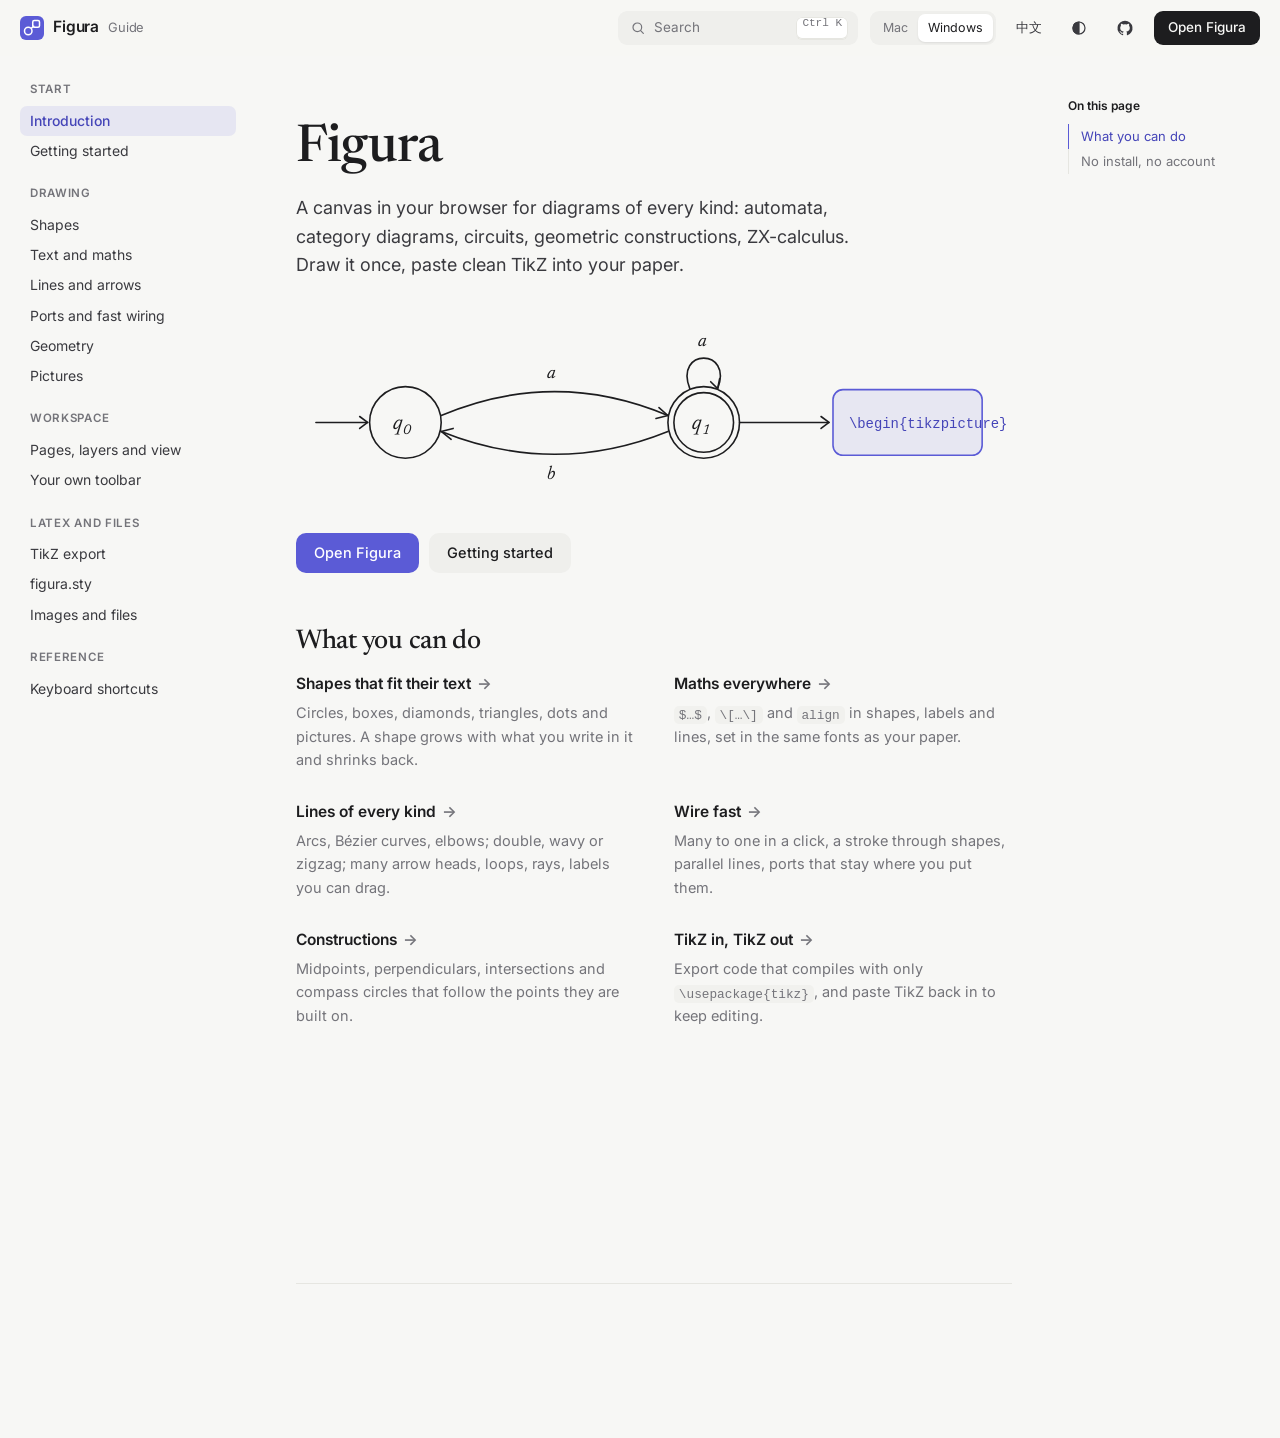
==== commit 043dbee5: "Add a Chinese version of the guide - Every page in Chinese, switched with 中文 / EN in the top bar - S" ====
--- a/docs/index.html
+++ b/docs/index.html
@@ -9,7 +9,7 @@
 <link rel="preconnect" href="https://fonts.googleapis.com">
 <link rel="preconnect" href="https://fonts.gstatic.com" crossorigin>
 <link rel="stylesheet" href="https://fonts.googleapis.com/css2?family=Inter:wght@400;500;600&family=Newsreader:opsz,wght@6..72,400;6..72,500&display=swap">
-<link rel="stylesheet" href="guide.css?v=1">
+<link rel="stylesheet" href="guide.css?v=2">
 </head>
 <body>
 
@@ -22,6 +22,7 @@
   <div class="grow"></div>
   <button class="search-btn" id="search" aria-label="Search"><svg width="16" height="16" viewBox="0 0 24 24" fill="none" stroke="currentColor" stroke-width="1.8" stroke-linecap="round"><circle cx="11" cy="11" r="6.5"/><path d="m16 16 4 4"/></svg><span>Search</span><kbd>⌘K</kbd></button>
   <div class="plat" role="group" aria-label="Keyboard"><i></i><button data-p="mac">Mac</button><button data-p="win">Windows</button></div>
+  <button class="icon-btn lang-btn" id="lang" aria-label="Language"></button>
   <button class="icon-btn" id="theme" aria-label="Theme"></button>
   <a class="icon-btn" data-repo target="_blank" rel="noopener" aria-label="GitHub"><svg viewBox="0 0 24 24" fill="currentColor"><path d="M12 2.2a10 10 0 0 0-3.16 19.49c.5.09.68-.22.68-.48v-1.7c-2.78.6-3.37-1.34-3.37-1.34-.45-1.16-1.11-1.47-1.11-1.47-.91-.62.07-.6.07-.6 1 .07 1.53 1.03 1.53 1.03.9 1.52 2.34 1.08 2.91.83.09-.65.35-1.09.63-1.34-2.22-.25-4.55-1.11-4.55-4.94 0-1.09.39-1.98 1.03-2.68-.1-.26-.45-1.27.1-2.65 0 0 .84-.27 2.75 1.02a9.5 9.5 0 0 1 5 0c1.91-1.3 2.75-1.02 2.75-1.02.55 1.38.2 2.4.1 2.65.64.7 1.03 1.59 1.03 2.68 0 3.84-2.34 4.68-4.57 4.93.36.31.68.92.68 1.85v2.75c0 .27.18.58.69.48A10 10 0 0 0 12 2.2z"/></svg></a>
   <a class="open-app" data-app target="_blank" rel="noopener">Open Figura</a>
@@ -563,6 +564,508 @@
   </table></div>
 </article>
 
+<!-- ================= 中文 ================= -->
+<article data-page="home" lang="zh" data-group="开始" data-title="简介">
+  <div class="hero">
+    <h1>Figura</h1>
+    <p class="lead">在浏览器里画各种图：自动机、交换图、电路、几何作图、ZX 演算。画一次，就能把干净的 TikZ 代码直接粘进论文。</p>
+  </div>
+  <div data-art></div>
+  <div class="cta">
+    <a class="btn pri" data-app target="_blank" rel="noopener">打开 Figura</a>
+    <a class="btn sec" href="#/start">快速上手</a>
+  </div>
+
+  <h2>能做什么</h2>
+  <div class="feats">
+    <div class="feat"><a href="#/shapes">随文字伸缩的图形</a><p>圆、方框、菱形、三角形、点和图片。写进去的字多了图形会变大，删掉又缩回原样。</p></div>
+    <div class="feat"><a href="#/text">处处可写公式</a><p>图形、标签、连线上都能写 <code>$…$</code>、<code>\[…\]</code> 和 <code>align</code>，字体与论文一致。</p></div>
+    <div class="feat"><a href="#/lines">各式连线</a><p>弧线、贝塞尔曲线、折线；双线、波浪线、锯齿线；多种箭头、自环、射线，标签可随意拖动。</p></div>
+    <div class="feat"><a href="#/wiring">快速连线</a><p>一键多对一、一笔串起多个图形、平行连线，端口放在哪里就停在哪里。</p></div>
+    <div class="feat"><a href="#/geometry">几何作图</a><p>中点、垂线、交点、圆规画圆，作出的对象会跟着原来的点一起动。</p></div>
+    <div class="feat"><a href="#/tikz">TikZ 导入导出</a><p>导出的代码只需 <code>\usepackage{tikz}</code> 就能编译，也能把 TikZ 粘回来接着改。</p></div>
+  </div>
+
+  <h2>无需安装，无需注册</h2>
+  <p>Figura 只是一个网页。画的内容会随时保存在浏览器里，加载完成后断网也能用。鼠标、触控板、手写笔、手指都可以操作。</p>
+  <p>它的姊妹项目是 <a href="https://github.com/zhoujasper/ZX-Draw" target="_blank" rel="noopener">ZX Draw</a>，两者外观和操作习惯基本一致。</p>
+</article>
+
+<article data-page="start" lang="zh" data-group="开始" data-title="快速上手">
+  <h1>快速上手</h1>
+  <p class="lead">一分钟画出第一张图，顺便认识一下界面。</p>
+
+  <h2>第一张图</h2>
+  <ol class="steps">
+    <li>按 <kbd>O</kbd>，在画布上相隔一段距离点两下，得到两个圆。</li>
+    <li>分别双击两个圆，输入 <code>$q_0$</code> 和 <code>$q_1$</code>。写完按 <kbd>Esc</kbd> 或点空白处。</li>
+    <li>按 <kbd>E</kbd> 切到连线工具，从一个圆拖到另一个圆。双击这条线写上标签。</li>
+    <li>按 <kbd>Mod</kbd> <kbd>S</kbd>，停在 <strong>TikZ</strong> 页，点 <strong>Copy</strong>，粘进你的 <code>.tex</code> 文件。</li>
+  </ol>
+
+  <h2>界面</h2>
+  <div class="tbl"><table>
+    <tr><th>位置</th><th>作用</th></tr>
+    <tr><td>工具栏</td><td>底部的一排工具。拖动它的把手可以放到左边或右边；双击把手依次切换位置。</td></tr>
+    <tr><td>工具行</td><td>选中某个工具时，从工具栏弹出的一小排选项：填充、边框、箭头、尺寸等。</td></tr>
+    <tr><td>样式栏</td><td>再点一下已选中的对象（或右键它），上方会出现两行样式栏：颜色、边框、文字、图层、对齐。</td></tr>
+    <tr><td>页面</td><td>顶部的标签页。每页有自己的图、视图和锁定状态。</td></tr>
+    <tr><td>右上角</td><td>网格开关、打开 / 导出、设置、帮助。</td></tr>
+    <tr><td>底部两角</td><td>一边是锁定和缩放，另一边是小地图。</td></tr>
+  </table></div>
+
+  <h2>移动视图</h2>
+  <ul>
+    <li><strong>平移</strong>：按住 <kbd>Space</kbd> 拖动，或用抓手工具 <kbd>H</kbd>，或双指滑动。</li>
+    <li><strong>缩放</strong>：<kbd>Mod</kbd> + 滚轮、双指捏合，或 <kbd>=</kbd> 和 <kbd>−</kbd>。<kbd>F</kbd> 让所有内容铺满屏幕。</li>
+    <li><strong>小地图</strong>：在里面点击或拖动即可跳转。</li>
+  </ul>
+
+  <h2>选择</h2>
+  <ul>
+    <li>单击选中，<kbd>Shift</kbd> + 单击加选，在空白处拖出框选。</li>
+    <li>再按一次 <kbd>V</kbd> 把框选换成<strong>套索</strong>；拖动时按住 <kbd>Alt</kbd> 临时切换一次。</li>
+    <li><kbd>Mod</kbd> <kbd>A</kbd> 全选本页。</li>
+  </ul>
+
+  <h2>在手机上</h2>
+  <p>工具栏固定在底部，面板以底部弹层打开。点按选择，拖动移动，双指缩放；在任意位置长按，出现的就是电脑上右键的菜单。</p>
+
+  <p class="note">在 Figura 里随时按 <kbd>?</kbd> 打开内置指南，每个手势都有循环演示动画。</p>
+</article>
+
+<article data-page="shapes" lang="zh" data-group="绘图" data-title="图形">
+  <h1>图形</h1>
+  <p class="lead">圆、方框、三角形、菱形和点，画法和常见设计软件一样。</p>
+
+  <h2>画一个图形</h2>
+  <div class="tbl"><table>
+    <tr><th>工具</th><th>按键</th></tr>
+    <tr><td>圆</td><td><kbd>O</kbd></td></tr>
+    <tr><td>方框</td><td><kbd>R</kbd></td></tr>
+    <tr><td>三角形</td><td><kbd>Y</kbd></td></tr>
+    <tr><td>菱形</td><td><kbd>D</kbd></td></tr>
+    <tr><td>点</td><td><kbd>P</kbd></td></tr>
+  </table></div>
+  <p>单击放一个默认大小的图形，或拖动画出它的范围。拖动时：</p>
+  <ul>
+    <li><kbd>Shift</kbd> 保持比例：正方形、正圆、正菱形、等边三角形。</li>
+    <li><kbd>Alt</kbd> 从中心向外画。</li>
+    <li><kbd>Space</kbd> 在松手前移动图形位置。</li>
+  </ul>
+  <p>新图形会沿用你上次对同类图形用的样式，所以画一排状态不用逐个改样式。</p>
+
+  <h2>缩放与旋转</h2>
+  <p>选中的图形有八个控制点和一个旋转钮。缩放时 <kbd>Shift</kbd> 保持比例，<kbd>Alt</kbd> 以中心缩放。旋转会轻轻吸附到 15° 的倍数；按住 <kbd>Shift</kbd> 则按 15° 步进。<kbd>[</kbd> 和 <kbd>]</kbd> 每次转 15°。</p>
+
+  <h2>填充与边框</h2>
+  <p>工具行设定新图形的样式，样式栏修改已选中的图形。两者都提供：</p>
+  <ul>
+    <li><strong>填充</strong>：常用色、无填充，或从取色器任选（方块、色轮、滑条三种视图；可直接输入 <code>#hex</code>、<code>rgb()</code>、<code>hsl()</code> 或 CSS 颜色名）。</li>
+    <li><strong>边框</strong>：粗细，实线 / 虚线 / 点线，双线，颜色或无边框。</li>
+    <li><strong>圆角</strong>：方框圆角，可输入精确半径。</li>
+    <li><strong>三角形朝向</strong>和<strong>菱形形状</strong>（正、宽、高）。</li>
+  </ul>
+  <p class="note">右键任意常用色、粗细或样式预设，可以修改、移动或删除它。每行末尾的 <strong>+</strong> 会把当前样式存成新预设。</p>
+
+  <h2>点</h2>
+  <p>点是小实心圆，用作图的顶点或几何中的点。单击放一个，会吸附到网格。尺寸预设在工具行里；选中一个点后还能精确调整大小。</p>
+
+  <h2>移动与复制</h2>
+  <ul>
+    <li>拖动即可移动。开着网格时图形中心会吸附；自由模式下边缘和中心对齐时会出现参考线。</li>
+    <li><kbd>Alt</kbd> + 拖动会留下一份副本。<kbd>Mod</kbd> <kbd>D</kbd> 原地复制。</li>
+    <li>方向键微调位置。<kbd>W</kbd> 交换两个选中的图形，各自接管对方的连线。</li>
+  </ul>
+</article>
+
+<article data-page="text" lang="zh" data-group="绘图" data-title="文字与公式">
+  <h1>文字与公式</h1>
+  <p class="lead">在图形里、图形旁、连线上或画布任意位置写字，支持 LaTeX 公式。</p>
+
+  <h2>输入文字</h2>
+  <ul>
+    <li><strong>图形内</strong>：双击它，或选中后按 <kbd>Enter</kbd>。图形会随文字变大。</li>
+    <li><strong>画布上</strong>：双击空白处，或用文字工具 <kbd>T</kbd>。没写内容的文字会被自动删除。</li>
+    <li><strong>格式</strong>：<kbd>Mod</kbd> <kbd>B</kbd>、<kbd>I</kbd>、<kbd>U</kbd>；字号和颜色在样式栏；竖排在文字面板里。</li>
+  </ul>
+
+  <h2>公式</h2>
+  <p>美元符号之间的内容在画布上用 KaTeX 排版，导出时使用与 LaTeX 相同的字体。</p>
+  <div class="tbl"><table>
+    <tr><th>写法</th><th>用途</th></tr>
+    <tr><td><code>$x^2$</code> 或 <code>\(x^2\)</code></td><td>行内公式</td></tr>
+    <tr><td><code>$$…$$</code> 或 <code>\[…\]</code></td><td>行间公式</td></tr>
+    <tr><td><code>\begin{align}…\end{align}</code></td><td>多行对齐（也支持 <code>gather</code>、<code>equation</code>）</td></tr>
+  </table></div>
+  <p>直接输入的 π、→ 等符号导出时会变成 <code>\pi</code>、<code>\to</code>，pdflatex 不会因此报错。</p>
+
+  <h2>图形外的标签</h2>
+  <p>在图形某条边的外侧附近双击，就能在那里写标签；也可以用样式栏里的标签按钮。把标签绕着图形拖到任意角度，靠近某条边的中点时会吸附过去。导出 TikZ 时角度会保留。</p>
+
+  <h2>连线上的标签</h2>
+  <p>在连线上想放标签的位置双击即可输入。沿着线拖动标签可改变位置（会吸附到中点），横向拖动可放到线的一侧、线上或另一侧。</p>
+</article>
+
+<article data-page="lines" lang="zh" data-group="绘图" data-title="连线与箭头">
+  <h1>连线与箭头</h1>
+  <p class="lead">连线工具 <kbd>E</kbd> 可以连接两个图形，也可以从图形连到空白处，或在两个自由点之间画线。</p>
+
+  <h2>画一条线</h2>
+  <ul>
+    <li><strong>拖动</strong>：从一个图形拖到另一个图形，或拖到空白处得到一个自由端点。</li>
+    <li><strong>点两下</strong>：先点一个图形或位置，再点第二个。同一个图形点两次就是自环。</li>
+    <li><strong>悬停圆点</strong>：用选择工具悬停在图形上，各边会出现小圆点。拖动圆点开始连线；拖到空白处松手，或直接单击圆点，会生成一个相连的同款图形。</li>
+  </ul>
+
+  <h2>路径</h2>
+  <div class="fig">
+    <figure><svg viewBox="0 0 76 48" fill="none" stroke="currentColor" stroke-width="1.5" stroke-linecap="round"><path d="M8 40Q38 0 68 40"/></svg>弧线</figure>
+    <figure><svg viewBox="0 0 76 48" fill="none" stroke="currentColor" stroke-width="1.5" stroke-linecap="round"><path d="M8 42C14 4 62 44 68 6"/></svg>贝塞尔</figure>
+    <figure><svg viewBox="0 0 76 48" fill="none" stroke="currentColor" stroke-width="1.5" stroke-linecap="round"><path d="M8 42C38 42 38 6 68 6"/></svg>S 形</figure>
+    <figure><svg viewBox="0 0 76 48" fill="none" stroke="currentColor" stroke-width="1.5" stroke-linecap="round" stroke-linejoin="round"><path d="M8 42H38V6H68"/></svg>折线</figure>
+    <figure><svg viewBox="0 0 76 48" fill="none" stroke="currentColor" stroke-width="1.5" stroke-linecap="round"><path d="M8 42H30a8 8 0 0 0 8-8V14a8 8 0 0 1 8-8h22"/></svg>圆角折线</figure>
+  </div>
+  <p>选中连线会显示控制点：拖动弧线中间改变弯曲度，拖动贝塞尔曲线的两个方形控制点，或拖动折线的转折处。<strong>拉直</strong>和<strong>反向</strong>在样式栏里。</p>
+
+  <h2>线型</h2>
+  <div class="fig">
+    <figure><svg viewBox="0 0 76 48" fill="none" stroke="currentColor" stroke-width="1.5" stroke-linecap="round"><path d="M8 24h60"/></svg>实线</figure>
+    <figure><svg viewBox="0 0 76 48" fill="none" stroke="currentColor" stroke-width="1.5"><path d="M8 24h60" stroke-dasharray="6 4"/></svg>虚线</figure>
+    <figure><svg viewBox="0 0 76 48" fill="none" stroke="currentColor" stroke-width="1.5"><path d="M8 21h60M8 27h60"/></svg>双线</figure>
+    <figure><svg viewBox="0 0 76 48" fill="none" stroke="currentColor" stroke-width="1.5" stroke-linecap="round"><path d="M8 24c3-7 6-7 9 0s6 7 9 0 6-7 9 0 6 7 9 0 6-7 9 0 6 7 9 0h6"/></svg>波浪线</figure>
+    <figure><svg viewBox="0 0 76 48" fill="none" stroke="currentColor" stroke-width="1.5" stroke-linejoin="round"><path d="M8 24l4.5-6 9 12 9-12 9 12 9-12 9 12 4.5-6h6"/></svg>锯齿线</figure>
+  </div>
+  <p>任何线型都能搭配任何路径和箭头。粗细、虚线样式和颜色都有可编辑的预设，用法和图形样式相同。</p>
+
+  <h2>箭头</h2>
+  <p>两端各自设置箭头：无、普通箭头、实心、空心三角、双箭头、实心圆点、空心圆点、竖杠、钩子或射线。工具行里有常用组合（箭头、双向、继承、映射到等）；⋯ 按钮可为每一端选择全部箭头样式。</p>
+  <p><strong>射线</strong>端会越过端点继续延伸：在画布上一直画到边缘，导出时延伸一个网格步长后渐隐。</p>
+
+  <h2>自环</h2>
+  <p>用连线工具在同一个图形上点两次。Figura 会挑一个空闲的方向；绕着图形拖动自环即可改变位置。</p>
+
+  <h2>移动连线端点</h2>
+  <p>选中一个图形后，它的每条连线与它相接处都有一个圆点。沿轮廓拖动、拖到另一个图形上，或拖到空白处使该端变成自由端点。</p>
+</article>
+
+<article data-page="wiring" lang="zh" data-group="绘图" data-title="端口与快速连线">
+  <h1>端口与快速连线</h1>
+  <p class="lead">端点放在哪里就停在哪里，还有一次画多条线的方法。</p>
+
+  <h2>端口</h2>
+  <p>方框、三角形、菱形上的每个连线端点都落在某条<strong>边</strong>上，图形移动后也不会换边。同一条边上的端点均匀分布；一条边太挤时图形会自动变大。菱形的连线接在顶点上。</p>
+  <p>右键图形可以选择端口的排列方式：<strong>均匀分布</strong>、<strong>挤到两端</strong>，或<strong>全部在中间</strong>。</p>
+
+  <h3>沿线相接</h3>
+  <p>圆默认不用端口：连线指向圆心，在与轮廓相交的地方接上，正是自动机里常见的样子。每个图形都可以在样式栏或右键菜单（<em>Lines meet</em>）里切换：沿线相接，或固定端口。</p>
+
+  <h2>多对一</h2>
+  <ol class="steps">
+    <li>选中两个或更多图形。</li>
+    <li>切到连线工具，点击目标图形，所有选中的图形都会连到它。</li>
+  </ol>
+  <ul>
+    <li><kbd>Shift</kbd> + 单击：保留这些源图形，继续连下一个目标。</li>
+    <li><kbd>Mod</kbd> + 单击：添加或移除一个源图形。</li>
+    <li>在选择工具下按住 <kbd>S</kbd>，松开前都是连线工具，选中的图形作为源，选一个也行。</li>
+  </ul>
+
+  <h2>串连与平行线</h2>
+  <ul>
+    <li><strong>一笔划过</strong>多个图形：按经过的顺序依次连起来。</li>
+    <li><strong>按住 <kbd>P</kbd></strong> 并点击目标：画平行线，每个源图形连到相同偏移位置上的图形。快速轻按 <kbd>P</kbd> 仍然是点工具。</li>
+    <li><strong>右键拖动</strong>：在连线工具里框选，不用切换工具就能挑选源图形。</li>
+  </ul>
+
+  <h2>查看连接关系</h2>
+  <p>选中图形后按住 <kbd>Mod</kbd> 片刻，与每个选中图形相连的图形会闪烁，每个选中图形一种颜色。</p>
+
+  <h2>删除连线中间的图形</h2>
+  <p>删除一个恰好有两条连线的图形时，两条线会合并成一条，方向保持不变。新画的直线如果碰到其他图形，会弯出刚好绕开的弧度。</p>
+</article>
+
+<article data-page="geometry" lang="zh" data-group="绘图" data-title="几何作图">
+  <h1>几何作图</h1>
+  <p class="lead">作出的对象始终成立：移动一个点，基于它作出的一切都会跟着动。</p>
+
+  <h2>作图</h2>
+  <p>先选中对象，再按快捷键，或右键从菜单里选。菜单只列出当前选择能做的操作。</p>
+  <div class="tbl"><table>
+    <tr><th>按键</th><th>作出</th><th>需要</th></tr>
+    <tr><td><kbd>M</kbd></td><td>中点</td><td>一条线，或两个点</td></tr>
+    <tr><td><kbd>J</kbd></td><td>垂足</td><td>一个点和一条线</td></tr>
+    <tr><td><kbd>B</kbd></td><td>垂直平分线</td><td>一条线，或两个点</td></tr>
+    <tr><td><kbd>N</kbd></td><td>平行线</td><td>一个点和一条线</td></tr>
+    <tr><td><kbd>X</kbd></td><td>交点</td><td>两条线、一条线和一个圆，或两个圆</td></tr>
+    <tr><td><kbd>U</kbd></td><td>对称点</td><td>一个点和一条线</td></tr>
+    <tr><td><kbd>Q</kbd></td><td>中心</td><td>一个图形</td></tr>
+  </table></div>
+  <p>作出的点是不能拖动的点；当原对象不再相交时它会变淡。菜单里的 <strong>Make free</strong> 可解除依赖。删除一个对象会一并删除基于它作出的对象。</p>
+
+  <h2>圆规</h2>
+  <p>按 <kbd>C</kbd>。在圆心按下并拖出半径，或先点圆心再点圆上一点。基于图形画出的圆会跟随这些图形。</p>
+
+  <h2>网格</h2>
+  <p>顶部的开关（或 <kbd>G</kbd>）在 点阵 → 半格 → 自由 之间切换。打开网格时，可以一步把所有不在格点上的对象吸附过去。</p>
+</article>
+
+<article data-page="pictures" lang="zh" data-group="绘图" data-title="图片">
+  <h1>图片</h1>
+  <p class="lead">把图片放到画布上，或放进图形里。</p>
+  <ul>
+    <li><strong>添加</strong>：图片工具 <kbd>I</kbd>、粘贴图片，或把文件拖到画布上。</li>
+    <li><strong>填充图形</strong>：把图片拖到图形上，或用图形样式栏里的图片按钮。</li>
+    <li><strong>裁剪</strong>：对图片而言，控制点移动的是画框，图片本身不动；拖动则在框内移动图片。对图形里的图片，拖动移动、滚轮缩放，图片始终铺满图形。</li>
+  </ul>
+  <p>过大的图片会缩到 1800 px。导出 TikZ 时每张图片对应一个 <code>\includegraphics</code>，裁剪好的 PNG 在导出窗口下载。</p>
+</article>
+
+<article data-page="pages" lang="zh" data-group="工作区" data-title="页面、图层与视图">
+  <h1>页面、图层与视图</h1>
+  <p class="lead">管理多张图，以及演示时的用法。</p>
+
+  <h2>页面</h2>
+  <ul>
+    <li>标签页旁的 <strong>+</strong> 新建页面。双击标签重命名；右键可复制、移动和关闭。</li>
+    <li>每一页都会自动保存在浏览器里。</li>
+  </ul>
+
+  <h2>锁定</h2>
+  <p>缩放栏旁的锁（<kbd>K</kbd>）会冻结当前页：拖动只会平移，什么都改不了。演示时很方便。</p>
+
+  <h2>图层与对齐</h2>
+  <div class="tbl"><table>
+    <tr><th>快捷键</th><th>操作</th></tr>
+    <tr><td><kbd>Mod</kbd> <kbd>]</kbd></td><td>上移一层</td></tr>
+    <tr><td><kbd>Mod</kbd> <kbd>[</kbd></td><td>下移一层</td></tr>
+    <tr><td><kbd>Shift</kbd> <kbd>Mod</kbd> <kbd>]</kbd></td><td>置于顶层</td></tr>
+    <tr><td><kbd>Shift</kbd> <kbd>Mod</kbd> <kbd>[</kbd></td><td>置于底层</td></tr>
+  </table></div>
+  <p>选中多个图形时，样式栏可以对齐它们（左、居中、右、上、中、下），三个及以上还能等距分布。</p>
+
+  <h2>激光笔</h2>
+  <p>共享屏幕时按 <kbd>L</kbd> 指点内容。<strong>Dot</strong> 是发光的指示点；<strong>Line</strong> 会留下逐渐消失的轨迹。再点一次工具可以切换。</p>
+</article>
+
+<article data-page="toolbar" lang="zh" data-group="工作区" data-title="自定义工具栏">
+  <h1>自定义工具栏</h1>
+  <p class="lead">只留常用的工具，再加上能一键画出你所需样式的按钮。</p>
+
+  <h2>布局</h2>
+  <p>Figura 自带三套工具栏，可在设置里或右键工具栏选择：</p>
+  <div class="tbl"><table>
+    <tr><th>布局</th><th>包含</th></tr>
+    <tr><td>General</td><td>所有内置工具。</td></tr>
+    <tr><td>ZX-calculus</td><td>Z、X spider，Hadamard 方框，导线点，方框，导线和 Hadamard 边。</td></tr>
+    <tr><td>Category theory</td><td>对象、箭头、单射 ↪、满射 ↠、虚线箭头、映射到 ↦、2-胞腔 ⇒ 和等号。</td></tr>
+  </table></div>
+  <p>修改内置布局时会自动生成你自己的副本，原布局始终保留。</p>
+
+  <h2>自定义按钮</h2>
+  <p>一个按钮保存一整套样式：图形的填充、边框、大小和初始文字，或连线的箭头、虚线和颜色。还可以给它设快捷键，在该布局下优先于内置快捷键。</p>
+  <ol class="steps">
+    <li>把一个图形或连线调成想要的样子，然后选中它。</li>
+    <li>右键工具栏，选 <strong>Add the selected look as a button</strong>。</li>
+    <li>在新按钮处于激活状态时再点一次，可以改名、设快捷键或细调样式。</li>
+  </ol>
+
+  <h2>编辑器</h2>
+  <p><strong>Customize</strong> 打开编辑器：拖动按钮调整顺序，把按钮拖出工具条即可隐藏，从下方一行拖入新按钮。内置工具会显示它工具行的各个部分，也可以隐藏或重新排序。</p>
+
+  <h2>分享</h2>
+  <p>把布局导出为 <code>.figtool</code> 文件，在另一台电脑导入，或发给合作者。导入不会覆盖你已有的布局。</p>
+
+  <h2>任意重新排序</h2>
+  <p>按住 <kbd>Mod</kbd> 拖动任意工具栏按钮、顶栏按钮、选项行或常用色，即可调整顺序，顺序会被记住。</p>
+
+  <h2>快捷键</h2>
+  <p>打开帮助（<kbd>?</kbd>）→ <strong>Shortcuts</strong>，点一个操作再按一个键即可。如果这个键已被占用，两者会互换。</p>
+</article>
+
+<article data-page="tikz" lang="zh" data-group="LaTeX 与文件" data-title="TikZ 导出">
+  <h1>TikZ 导出</h1>
+  <p class="lead">纯 TikZ 代码，只需 <code>\usepackage{tikz}</code> 就能编译。</p>
+
+  <h2>导出</h2>
+  <ol class="steps">
+    <li>按 <kbd>Mod</kbd> <kbd>S</kbd>（或导出按钮），停在 <strong>TikZ</strong> 页。</li>
+    <li>选择 <strong>Whole page</strong>（整页）或 <strong>Selection</strong>（选中部分）。</li>
+    <li>点 <strong>Copy</strong> 复制，或下载 <code>.tex</code> 文件。图里有图片的话，也一起下载。</li>
+  </ol>
+  <p class="note">对选中内容按 <kbd>Mod</kbd> <kbd>C</kbd>，它的 TikZ 代码也会同时放进剪贴板，可以直接粘到编辑器里。</p>
+
+  <h2>放进文档</h2>
+  <p>导出的代码开头有一行 <code>\usetikzlibrary</code>，只列出需要的库，所以粘进去就能用：</p>
+<pre><code class="tex">\documentclass{article}
+\usepackage{tikz}
+\usepackage{amsmath} % 标签里用到 align 等环境时需要
+
+\begin{document}
+% 把导出的代码粘在这里
+\end{document}</code></pre>
+  <p>导出的代码大致如下：</p>
+<pre><code class="tex">% Figura · needs \usepackage{tikz} \usetikzlibrary{arrows.meta}
+\usetikzlibrary{arrows.meta}
+\begin{tikzpicture}[
+  x=0.66667pt,
+  y=-0.66667pt,
+  oval/.style={…},
+  link/.style={…}]
+  \definecolor{fgInk}{HTML}{1D1D1F}
+  \node[oval] (a) at (0,0) {$q_0$};
+  \node[oval] (b) at (160,0) {$q_1$};
+  \draw[link] (a) to[bend left=20] node[lab] {$a$} (b);
+  ...
+\end{tikzpicture}</code></pre>
+  <p>第一行注明这段代码需要什么。多个图形或连线共用的选项会提取成开头的短样式（<code>oval</code>、<code>box</code>、<code>link</code>、<code>lab</code>…），颜色按名字只定义一次，图形都是真正的 TikZ 节点，手动修改也很方便。画布上 1 像素等于 ⅔ pt，y 轴朝下，与屏幕一致。</p>
+
+  <h2>导回 Figura</h2>
+  <p>把 TikZ 粘到画布上，或打开 <code>.tex</code> 文件，Figura 会读回来：节点、连线、弯曲、自环、标签、箭头、颜色（<code>red!30</code>、<code>rgb</code>、<code>\definecolor</code>）以及 <code>\tikzset</code> 里的样式。Figura 自己导出的代码能原样还原。</p>
+</article>
+
+<article data-page="sty" lang="zh" data-group="LaTeX 与文件" data-title="figura.sty">
+  <h1>figura.sty</h1>
+  <p class="lead">一个简短的样式文件，适合图很多的文档，也方便手写。</p>
+
+  <h2>准备</h2>
+  <p>从导出窗口（或代码仓库）下载 <code>figura.sty</code>，放在 <code>.tex</code> 文件旁边。下载的文件还会定义你自己的常用色。</p>
+<pre><code class="tex">\usepackage{figura}
+
+\begin{figura}            % 1 单位 = 画布上 1 像素，y 轴朝下
+  \node[fg box, fill=fgRose] (a) at (0,0)   {Hello};
+  \node[fg circle]           (b) at (160,0) {$q_0$};
+  \draw[fg line, ->] (a) -- node[fg label] {$f$} (b);
+  \draw[fg line, ->] (b) to[loop at=90] (b);
+\end{figura}</code></pre>
+  <p>在导出窗口选 <strong>figura.sty</strong> 页，就能得到这种更短的写法。</p>
+
+  <h2>选项</h2>
+  <div class="tbl"><table>
+    <tr><th>类别</th><th>选项</th></tr>
+    <tr><td>图形</td><td><code>fg box</code>、<code>fg circle</code>、<code>fg diamond</code>、<code>fg triangle</code>（+ <code>points down/left/right</code>）、<code>fg dot</code> 或 <code>fg dot=5</code>、<code>fg text</code>、<code>fg image</code></td></tr>
+    <tr><td>尺寸</td><td><code>w=80</code>、<code>h=40</code>、<code>r=6</code>（圆角半径）、<code>size=18</code>、<code>bold</code>、<code>italic</code>、<code>\fgvert{…}</code></td></tr>
+    <tr><td>边框</td><td><code>draw=fgBlue</code>、<code>lw=2.5</code>、<code>dashed</code>、<code>dotted</code>、<code>dashes={on}{off}</code>、<code>double border</code>、<code>draw=none</code></td></tr>
+    <tr><td>颜色</td><td><code>fill=fgSky</code>、<code>text=fgRed</code>，或任意十六进制：<code>fill hex=A04070</code>、<code>draw hex=…</code>、<code>text hex=…</code></td></tr>
+    <tr><td>连线</td><td><code>fg line</code> + <code>-></code>、<code>&lt;-></code>、<code>-{Triangle}</code>、<code>->></code>、<code>-{Circle}</code>、<code>-|</code>、<code>-{Hooks[right]}</code>；<code>bend left=20</code>、<code>loop at=90</code>、<code>wave</code>、<code>zigzag</code>、<code>double line</code></td></tr>
+    <tr><td>标签</td><td><code>node[fg label]</code>、<code>node[fg label, swap]</code>、<code>node[fg label on]</code>、<code>pos=0.3</code>；图形外 <code>label={[fg olabel]above:{…}}</code></td></tr>
+    <tr><td>整体</td><td><code>\begin{figura}[scale=1.2]</code>、<code>[unit=0.5pt]</code>、<code>[baseline=north]</code></td></tr>
+  </table></div>
+
+  <h2>颜色</h2>
+  <p>填充色：<code>fgRose</code>、<code>fgPeach</code>、<code>fgSand</code>、<code>fgMint</code>、<code>fgSky</code>、<code>fgLilac</code>、<code>fgStone</code>。线条与文字色：<code>fgInk</code>、<code>fgGrey</code>、<code>fgRed</code>、<code>fgOrange</code>、<code>fgGreen</code>、<code>fgBlue</code>、<code>fgViolet</code>、<code>fgPink</code>，以及 Figura 调色板里的其他颜色。</p>
+</article>
+
+<article data-page="files" lang="zh" data-group="LaTeX 与文件" data-title="图片与文件">
+  <h1>图片与文件</h1>
+  <p class="lead">导出窗口和文件夹按钮能做的所有事。</p>
+
+  <h2>导出窗口</h2>
+  <div class="tbl"><table>
+    <tr><th>标签页</th><th>得到</th></tr>
+    <tr><td>TikZ</td><td>纯 TikZ，复制或下载 <code>.tex</code>。见 <a href="#/tikz">TikZ 导出</a>。</td></tr>
+    <tr><td>figura.sty</td><td>更短的代码，用于加载了 <a href="#/sty">figura.sty</a> 的文档。</td></tr>
+    <tr><td>Image</td><td>PNG（可调倍率）或 SVG，整页或选中部分，透明或白底。公式使用 TeX 字体。</td></tr>
+    <tr><td>File</td><td>包含全部页面（或部分页面）的 <code>.figura</code> 文件。</td></tr>
+  </table></div>
+
+  <h2>打开</h2>
+  <p><kbd>Mod</kbd> <kbd>O</kbd> 或文件夹按钮可以打开 <code>.figura</code>、<code>.tex</code> 和 <code>.figtool</code> 文件。打开的页面会加在现有页面旁边，不会替换它们。也可以把文件直接拖进窗口。</p>
+
+  <h2>作品存在哪里</h2>
+  <p>页面会随时保存在当前浏览器里。要换电脑、换浏览器或做备份，请导出 <code>.figura</code> 文件。</p>
+  <p class="note warn">清除浏览器的网站数据会删掉保存的页面。重要的图请另存一份 <code>.figura</code> 文件。</p>
+</article>
+
+<article data-page="keys" lang="zh" data-group="参考" data-title="快捷键">
+  <h1>快捷键</h1>
+  <p class="lead">以下为默认设置。所有单键快捷键都可以在 帮助 → Shortcuts 中修改。</p>
+
+  <h2>工具</h2>
+  <div class="tbl"><table>
+    <tr><th>按键</th><th>工具</th></tr>
+    <tr><td><kbd>V</kbd></td><td>选择 · 再按：框选 ↔ 套索</td></tr>
+    <tr><td><kbd>H</kbd></td><td>抓手（或按住 <kbd>Space</kbd>）</td></tr>
+    <tr><td><kbd>O</kbd></td><td>圆</td></tr>
+    <tr><td><kbd>R</kbd></td><td>方框</td></tr>
+    <tr><td><kbd>Y</kbd></td><td>三角形</td></tr>
+    <tr><td><kbd>D</kbd></td><td>菱形</td></tr>
+    <tr><td><kbd>P</kbd></td><td>点 · 选中图形时按住：平行连线</td></tr>
+    <tr><td><kbd>T</kbd></td><td>文字（或双击画布）</td></tr>
+    <tr><td><kbd>E</kbd></td><td>连线 · 再按：线型</td></tr>
+    <tr><td><kbd>C</kbd></td><td>圆规</td></tr>
+    <tr><td><kbd>I</kbd></td><td>图片</td></tr>
+    <tr><td><kbd>L</kbd></td><td>激光笔</td></tr>
+    <tr><td><kbd>1</kbd> … <kbd>0</kbd></td><td>按顺序对应工具栏按钮</td></tr>
+  </table></div>
+
+  <h2>绘图</h2>
+  <div class="tbl"><table>
+    <tr><th>快捷键</th><th>操作</th></tr>
+    <tr><td><kbd>Shift</kbd> + 拖动</td><td>保持比例：正方形、正圆、正菱形、等边三角形</td></tr>
+    <tr><td><kbd>Alt</kbd> + 拖动</td><td>从中心画出或缩放</td></tr>
+    <tr><td>拖动时按 <kbd>Space</kbd></td><td>边画边移动图形</td></tr>
+  </table></div>
+
+  <h2>连线</h2>
+  <div class="tbl"><table>
+    <tr><th>快捷键</th><th>操作</th></tr>
+    <tr><td>按住 <kbd>S</kbd></td><td>把选中的图形连到点击的目标</td></tr>
+    <tr><td>点击目标</td><td>多对一（选中 2 个以上，连线工具）</td></tr>
+    <tr><td><kbd>Shift</kbd> + 单击</td><td>……并保留源图形继续连</td></tr>
+    <tr><td><kbd>Mod</kbd> + 单击</td><td>添加或移除一个源图形</td></tr>
+    <tr><td>一笔划过</td><td>连起笔画经过的每个图形</td></tr>
+    <tr><td>右键拖动</td><td>在连线工具中框选</td></tr>
+    <tr><td>点两下</td><td>在两个图形或位置间画线；同一图形点两次为自环</td></tr>
+    <tr><td>按住 <kbd>Mod</kbd></td><td>显示相连的图形</td></tr>
+  </table></div>
+
+  <h2>作图</h2>
+  <div class="tbl"><table>
+    <tr><th>按键</th><th>作出</th></tr>
+    <tr><td><kbd>M</kbd></td><td>中点</td></tr>
+    <tr><td><kbd>J</kbd></td><td>过点作线的垂线</td></tr>
+    <tr><td><kbd>B</kbd></td><td>垂直平分线</td></tr>
+    <tr><td><kbd>N</kbd></td><td>过点作平行线</td></tr>
+    <tr><td><kbd>X</kbd></td><td>交点</td></tr>
+    <tr><td><kbd>U</kbd></td><td>关于直线的对称点</td></tr>
+    <tr><td><kbd>Q</kbd></td><td>图形的中心</td></tr>
+  </table></div>
+
+  <h2>编辑</h2>
+  <div class="tbl"><table>
+    <tr><th>快捷键</th><th>操作</th></tr>
+    <tr><td><kbd>Mod</kbd> <kbd>Z</kbd></td><td>撤销</td></tr>
+    <tr><td><kbd>Shift</kbd> <kbd>Mod</kbd> <kbd>Z</kbd></td><td>重做</td></tr>
+    <tr><td><kbd>Mod</kbd> <kbd>C</kbd> / <kbd>X</kbd> / <kbd>V</kbd></td><td>复制（含 TikZ）/ 剪切 / 粘贴</td></tr>
+    <tr><td><kbd>Mod</kbd> <kbd>D</kbd></td><td>原地复制</td></tr>
+    <tr><td><kbd>Alt</kbd> + 拖动</td><td>拖动时复制</td></tr>
+    <tr><td><kbd>Mod</kbd> <kbd>A</kbd></td><td>全选</td></tr>
+    <tr><td><kbd>Mod</kbd> <kbd>B</kbd> / <kbd>I</kbd> / <kbd>U</kbd></td><td>加粗 / 斜体 / 下划线</td></tr>
+    <tr><td>双击 · <kbd>Enter</kbd></td><td>在图形内写字、给连线加标签</td></tr>
+    <tr><td><kbd>W</kbd></td><td>交换两个选中的图形</td></tr>
+    <tr><td><kbd>[</kbd> <kbd>]</kbd></td><td>旋转 −15° / +15°</td></tr>
+    <tr><td><kbd>Mod</kbd> <kbd>]</kbd> <kbd>[</kbd></td><td>上移一层 / 下移一层</td></tr>
+    <tr><td><kbd>Shift</kbd> <kbd>Mod</kbd> <kbd>]</kbd> <kbd>[</kbd></td><td>置顶 / 置底</td></tr>
+    <tr><td><kbd>←</kbd> <kbd>↑</kbd> <kbd>→</kbd> <kbd>↓</kbd></td><td>微调位置</td></tr>
+    <tr><td><kbd>⌫</kbd></td><td>删除</td></tr>
+    <tr><td><kbd>Esc</kbd></td><td>取消、取消选择、结束输入</td></tr>
+  </table></div>
+
+  <h2>视图与文件</h2>
+  <div class="tbl"><table>
+    <tr><th>快捷键</th><th>操作</th></tr>
+    <tr><td><kbd>G</kbd></td><td>网格：点阵 → 半格 → 自由</td></tr>
+    <tr><td><kbd>F</kbd></td><td>显示全部内容</td></tr>
+    <tr><td><kbd>=</kbd> <kbd>−</kbd></td><td>放大 / 缩小</td></tr>
+    <tr><td><kbd>Mod</kbd> + 滚轮 · 双指捏合</td><td>缩放</td></tr>
+    <tr><td><kbd>K</kbd></td><td>锁定 / 解锁当前页</td></tr>
+    <tr><td><kbd>Mod</kbd> <kbd>S</kbd></td><td>导出</td></tr>
+    <tr><td><kbd>Mod</kbd> <kbd>O</kbd></td><td>打开</td></tr>
+    <tr><td><kbd>?</kbd></td><td>帮助与快捷键</td></tr>
+  </table></div>
+</article>
+
 </main>
 <aside class="toc" id="toc" aria-label="On this page"></aside>
 </div>
@@ -574,6 +1077,6 @@
   </div>
 </div>
 
-<script src="guide.js?v=1"></script>
+<script src="guide.js?v=2"></script>
 </body>
 </html>
--- a/docs/guide.css
+++ b/docs/guide.css
@@ -225,3 +225,12 @@
   .hero-art .draw { stroke-dashoffset: 0; }
   .hero-art .pop { opacity: 1; }
 }
+
+/* ---------- language ---------- */
+.lang-btn { font-size: 12.5px; font-weight: 500; width: auto; min-width: 34px; padding: 0 8px; }
+:root:lang(zh) body { font-family: var(--sans), "PingFang SC", "Hiragino Sans GB", "Noto Sans SC", "Microsoft YaHei", sans-serif; }
+article:lang(zh) { line-height: 1.8; }
+article:lang(zh) h1, article:lang(zh) h2 { font-family: var(--serif), "Songti SC", "Noto Serif SC", "Source Han Serif SC", serif; font-weight: 600; letter-spacing: 0; }
+article:lang(zh) .lead { line-height: 1.75; }
+.side:lang(zh) h4 { letter-spacing: .02em; }
+@media (max-width: 860px) { .lang-btn { padding: 0 6px; } }
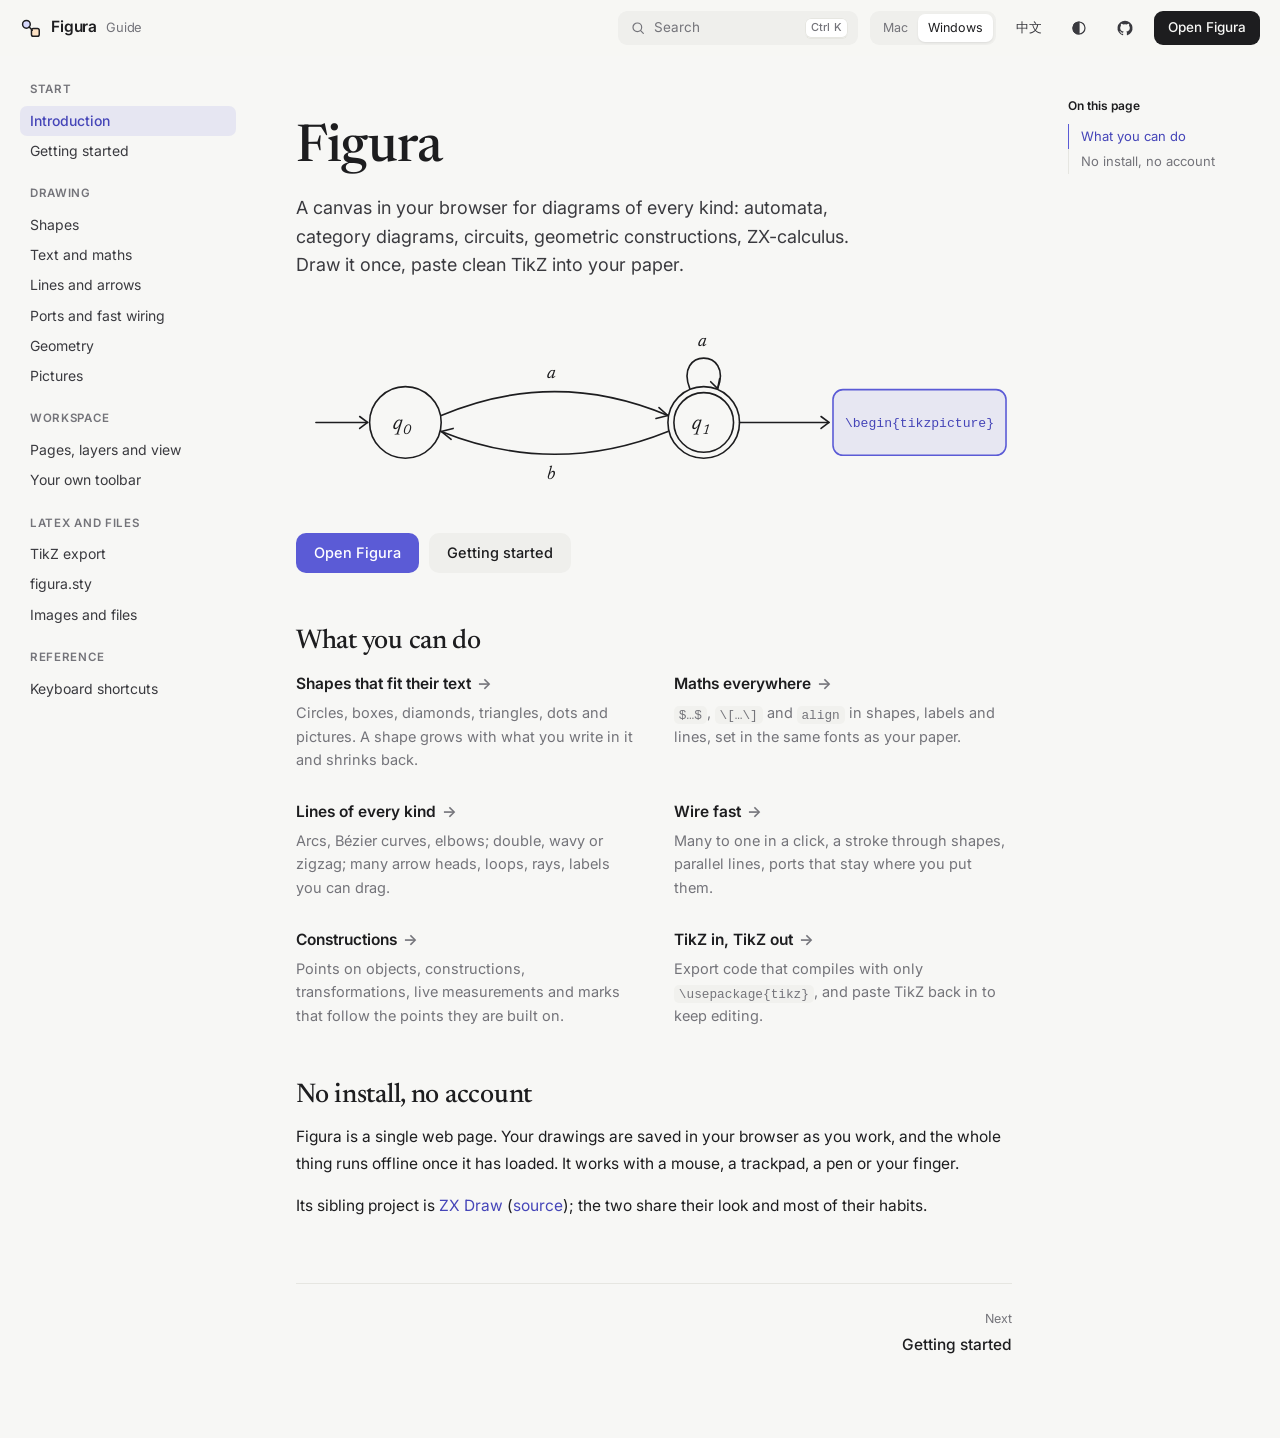
==== commit 612ef5f0: "Geometry construction, logic gates, Chinese interface, exact TikZ export - Geometry: points on lines" ====
--- a/docs/index.html
+++ b/docs/index.html
@@ -5,18 +5,18 @@
 <meta name="viewport" content="width=device-width, initial-scale=1, viewport-fit=cover">
 <title>Figura Guide</title>
 <meta name="description" content="How to use Figura: draw diagrams in the browser and export clean TikZ for LaTeX.">
-<link rel="icon" href="data:image/svg+xml,%3Csvg xmlns='http://www.w3.org/2000/svg' viewBox='0 0 32 32'%3E%3Crect width='32' height='32' rx='8' fill='%235b5bd6'/%3E%3Ccircle cx='11' cy='20' r='5' fill='none' stroke='white' stroke-width='2'/%3E%3Crect x='17' y='6' width='9' height='9' rx='2' fill='none' stroke='white' stroke-width='2'/%3E%3Cpath d='M15 16.5 19 13' stroke='white' stroke-width='2'/%3E%3C/svg%3E">
+<link rel="icon" href="data:image/svg+xml,%3Csvg xmlns='http://www.w3.org/2000/svg' viewBox='0 0 24 24'%3E%3Ccircle cx='7' cy='8' r='4.2' fill='%23d6d8fb' stroke='%231d1d1f' stroke-width='1.6'/%3E%3Crect x='12.5' y='12.5' width='8.5' height='8.5' rx='2' fill='%23fde2c4' stroke='%231d1d1f' stroke-width='1.6'/%3E%3Cpath d='M10 11l3.4 3.4' stroke='%231d1d1f' stroke-width='1.6' stroke-linecap='round'/%3E%3C/svg%3E">
 <link rel="preconnect" href="https://fonts.googleapis.com">
 <link rel="preconnect" href="https://fonts.gstatic.com" crossorigin>
 <link rel="stylesheet" href="https://fonts.googleapis.com/css2?family=Inter:wght@400;500;600&family=Newsreader:opsz,wght@6..72,400;6..72,500&display=swap">
-<link rel="stylesheet" href="guide.css?v=2">
+<link rel="stylesheet" href="guide.css?v=4">
 </head>
 <body>
 
 <header class="top">
   <button class="icon-btn menu-btn" id="menu" aria-label="Menu"><svg viewBox="0 0 24 24" fill="none" stroke="currentColor" stroke-width="1.6" stroke-linecap="round"><path d="M4 7h16M4 12h16M4 17h16"/></svg></button>
   <a class="brand" href="#/home">
-    <svg class="mark" viewBox="0 0 32 32"><rect width="32" height="32" rx="8" fill="#5b5bd6"/><circle cx="11" cy="20" r="5" fill="none" stroke="#fff" stroke-width="2"/><rect x="17" y="6" width="9" height="9" rx="2" fill="none" stroke="#fff" stroke-width="2"/><path d="M15 16.5 19 13" stroke="#fff" stroke-width="2"/></svg>
+    <svg class="mark" viewBox="0 0 24 24"><circle cx="7" cy="8" r="4.2" fill="#d6d8fb" stroke="currentColor" stroke-width="1.6"/><rect x="12.5" y="12.5" width="8.5" height="8.5" rx="2" fill="#fde2c4" stroke="currentColor" stroke-width="1.6"/><path d="M10 11l3.4 3.4" stroke="currentColor" stroke-width="1.6" stroke-linecap="round"/></svg>
     Figura <small>Guide</small>
   </a>
   <div class="grow"></div>
@@ -52,7 +52,7 @@
       <circle class="draw" style="--l:1;--d:.55s" pathLength="1" cx="410" cy="95" r="30"/>
       <path class="draw" style="--l:1;--d:.9s" pathLength="1" d="M396 61C380 20 440 20 424 61"/>
       <path class="draw" style="--l:1;--d:.9s" pathLength="1" d="m417 54 7 7 2-10"/>
-      <rect class="draw" style="--l:1;--d:1s;stroke:var(--accent)" pathLength="1" x="540" y="62" width="150" height="66" rx="10" fill="var(--accent-soft)"/>
+      <rect class="draw" style="--l:1;--d:1s;stroke:var(--accent)" pathLength="1" x="540" y="62" width="174" height="66" rx="10" fill="var(--accent-soft)"/>
       <path class="draw" style="--l:1;--d:1.15s" pathLength="1" stroke-dasharray="1" d="M446 95h90"/>
       <path class="draw" style="--l:1;--d:1.15s" pathLength="1" d="m528 89 8 6-8 6"/>
       <g stroke="none" fill="currentColor" font-family="Newsreader, Georgia, serif" font-style="italic" font-size="22">
@@ -62,7 +62,7 @@
         <text class="pop" style="--d:1s" x="252" y="152" font-size="19">b</text>
         <text class="pop" style="--d:1.05s" x="404" y="18" font-size="19">a</text>
       </g>
-      <text class="pop" style="--d:1.35s" x="556" y="101" stroke="none" fill="var(--accent-ink)" font-family="ui-monospace, Menlo, monospace" font-size="14">\begin{tikzpicture}</text>
+      <text class="pop" style="--d:1.35s" x="627" y="100" text-anchor="middle" stroke="none" fill="var(--accent-ink)" font-family="ui-monospace, Menlo, monospace" font-size="13" textLength="150" lengthAdjust="spacingAndGlyphs">\begin{tikzpicture}</text>
     </svg>
   </div>
   <div class="cta">
@@ -76,13 +76,13 @@
     <div class="feat"><a href="#/text">Maths everywhere</a><p><code>$…$</code>, <code>\[…\]</code> and <code>align</code> in shapes, labels and lines, set in the same fonts as your paper.</p></div>
     <div class="feat"><a href="#/lines">Lines of every kind</a><p>Arcs, Bézier curves, elbows; double, wavy or zigzag; many arrow heads, loops, rays, labels you can drag.</p></div>
     <div class="feat"><a href="#/wiring">Wire fast</a><p>Many to one in a click, a stroke through shapes, parallel lines, ports that stay where you put them.</p></div>
-    <div class="feat"><a href="#/geometry">Constructions</a><p>Midpoints, perpendiculars, intersections and compass circles that follow the points they are built on.</p></div>
+    <div class="feat"><a href="#/geometry">Constructions</a><p>Points on objects, constructions, transformations, live measurements and marks that follow the points they are built on.</p></div>
     <div class="feat"><a href="#/tikz">TikZ in, TikZ out</a><p>Export code that compiles with only <code>\usepackage{tikz}</code>, and paste TikZ back in to keep editing.</p></div>
   </div>
 
   <h2>No install, no account</h2>
   <p>Figura is a single web page. Your drawings are saved in your browser as you work, and the whole thing runs offline once it has loaded. It works with a mouse, a trackpad, a pen or your finger.</p>
-  <p>Its sibling project is <a href="https://github.com/zhoujasper/ZX-Draw" target="_blank" rel="noopener">ZX Draw</a>; the two share their look and most of their habits.</p>
+  <p>Its sibling project is <a href="https://zx-calculus.netlify.app/" target="_blank" rel="noopener">ZX Draw</a> (<a href="https://github.com/zhoujasper/ZX-Draw" target="_blank" rel="noopener">source</a>); the two share their look and most of their habits.</p>
 </article>
 
 <article data-page="start" data-group="Start" data-title="Getting started">
@@ -109,6 +109,7 @@
   </table></div>
 
   <h2>Moving around</h2>
+  <div class="demos"><figure data-demo="hand"><figcaption>Pan</figcaption></figure><figure data-demo="zoom"><figcaption>Zoom</figcaption></figure></div>
   <ul>
     <li><strong>Pan</strong>: hold <kbd>Space</kbd> and drag, use the hand tool <kbd>H</kbd>, or scroll with two fingers.</li>
     <li><strong>Zoom</strong>: <kbd>Mod</kbd> + scroll, pinch, or <kbd>=</kbd> and <kbd>−</kbd>. <kbd>F</kbd> fits everything on screen.</li>
@@ -116,6 +117,7 @@
   </ul>
 
   <h2>Selecting</h2>
+  <div class="demos one"><figure data-demo="select"></figure></div>
   <ul>
     <li>Click to select, <kbd>Shift</kbd>-click to add, drag on empty canvas for a box.</li>
     <li>Press <kbd>V</kbd> again to switch the box to a <strong>lasso</strong>; hold <kbd>Alt</kbd> while dragging to flip it for one go.</li>
@@ -126,6 +128,8 @@
   <p>The toolbar sits at the bottom and panels open as sheets. Tap to select, drag to move, pinch to zoom, and press and hold anywhere for the menu that a right-click gives on a computer.</p>
 
   <p class="note">Press <kbd>?</kbd> in Figura at any time for the built-in guide, with a looping demo for every gesture.</p>
+
+  <p>The app speaks English and Chinese: Settings → Language. Help → Full guide opens this guide in the same language.</p>
 </article>
 
 <!-- ================= DRAWING ================= -->
@@ -134,6 +138,7 @@
   <p class="lead">Circles, boxes, triangles, diamonds and dots, drawn like in any design tool.</p>
 
   <h2>Drawing a shape</h2>
+  <div class="demos"><figure data-demo="shapes"><figcaption>Click or drag</figcaption></figure><figure data-demo="prop"><figcaption><kbd>Shift</kbd> in proportion</figcaption></figure><figure data-demo="centre"><figcaption><kbd>Alt</kbd> from the centre</figcaption></figure><figure data-demo="spmove"><figcaption><kbd>Space</kbd> move while drawing</figcaption></figure></div>
   <div class="tbl"><table>
     <tr><th>Tool</th><th>Key</th></tr>
     <tr><td>Circle</td><td><kbd>O</kbd></td></tr>
@@ -151,6 +156,7 @@
   <p>A new shape takes the look you last used for that kind, so a row of states needs no restyling.</p>
 
   <h2>Resize and rotate</h2>
+  <div class="demos one"><figure data-demo="rotate"></figure></div>
   <p>A selected shape shows eight handles and a rotate knob. <kbd>Shift</kbd> keeps proportions while resizing, <kbd>Alt</kbd> resizes around the centre. Rotation is drawn softly to multiples of 15°; with <kbd>Shift</kbd> it steps. <kbd>[</kbd> and <kbd>]</kbd> rotate by 15°.</p>
 
   <h2>Fill and border</h2>
@@ -164,14 +170,19 @@
   <p class="note">Right-click any quick colour, width or style preset to edit, move or remove it. The <strong>+</strong> at the end of a row keeps the current look as a new preset.</p>
 
   <h2>Dots</h2>
+  <div class="demos one"><figure data-demo="dot"></figure></div>
   <p>Dots are small filled circles for graph vertices and geometry. Click to place one, snapped to the grid. Their sizes are presets in the tool row; a selected dot has an exact size stepper.</p>
 
   <h2>Moving and copying</h2>
+  <div class="demos"><figure data-demo="dup"><figcaption><kbd>Alt</kbd> + drag: copy</figcaption></figure><figure data-demo="swap"><figcaption><kbd>W</kbd> swap two shapes</figcaption></figure></div>
   <ul>
     <li>Drag to move. On the grid the shape's centre snaps; in free mode guides show when edges and centres line up.</li>
     <li><kbd>Alt</kbd> + drag leaves a copy behind. <kbd>Mod</kbd> <kbd>D</kbd> duplicates.</li>
     <li>Arrow keys nudge. <kbd>W</kbd> swaps two selected shapes, each taking over the other's lines.</li>
   </ul>
+
+  <h2>Logic gates</h2>
+  <p>The gate tool (<kbd>A</kbd>) draws AND, NAND, OR, NOR, XOR, XNOR, NOT, a buffer and an inverted-input buffer; pick the type in its bar. Gates work like any shape: lines land on their input and output leads, and they export to TikZ.</p>
 </article>
 
 <article data-page="text" data-group="Drawing" data-title="Text and maths">
@@ -186,6 +197,7 @@
   </ul>
 
   <h2>Maths</h2>
+  <div class="demos one"><figure data-demo="text"></figure></div>
   <p>Anything between dollars is typeset with KaTeX on the canvas and in the same fonts as LaTeX on export.</p>
   <div class="tbl"><table>
     <tr><th>Write</th><th>For</th></tr>
@@ -207,6 +219,7 @@
   <p class="lead">The connector <kbd>E</kbd> draws lines between shapes, from shapes to empty space, or between two free points.</p>
 
   <h2>Drawing a line</h2>
+  <div class="demos one"><figure data-demo="wire"></figure></div>
   <ul>
     <li><strong>Drag</strong> from a shape to another shape, or into empty space for a loose end.</li>
     <li><strong>Click, click</strong>: click a shape or a spot, then a second one. The same shape twice makes a self-loop.</li>
@@ -214,6 +227,7 @@
   </ul>
 
   <h2>Paths</h2>
+  <div class="demos one"><figure data-demo="route"></figure></div>
   <div class="fig">
     <figure><svg viewBox="0 0 76 48" fill="none" stroke="currentColor" stroke-width="1.5" stroke-linecap="round"><path d="M8 40Q38 0 68 40"/></svg>Arc</figure>
     <figure><svg viewBox="0 0 76 48" fill="none" stroke="currentColor" stroke-width="1.5" stroke-linecap="round"><path d="M8 42C14 4 62 44 68 6"/></svg>Bézier</figure>
@@ -234,6 +248,7 @@
   <p>Any style goes with any path and any arrow head. Width, dash pattern and colour have editable presets like the shape styles.</p>
 
   <h2>Arrow heads</h2>
+  <div class="demos one"><figure data-demo="ray"></figure></div>
   <p>Each end has its own head: none, arrow, filled, open triangle, double, dot, open dot, bar, hook or ray. The tool row offers common pairs (arrow, both ways, inheritance, maps-to, …); the ⋯ button opens every head for each end.</p>
   <p>A <strong>ray</strong> end runs on past its point; on the canvas it goes to the edge, in exports it fades out after one grid step.</p>
 
@@ -241,6 +256,7 @@
   <p>Click the same shape twice with the connector. Figura picks a free side; drag the loop round the shape to move it.</p>
 
   <h2>Moving a line's ends</h2>
+  <div class="demos one"><figure data-demo="ports"></figure></div>
   <p>With a shape selected, a dot sits where each of its lines meets it. Drag a dot along the outline, onto another shape, or off into empty space to free that end.</p>
 </article>
 
@@ -249,6 +265,7 @@
   <p class="lead">Line ends that stay put, and ways to draw many lines at once.</p>
 
   <h2>Ports</h2>
+  <div class="demos one"><figure data-demo="ports"></figure></div>
   <p>Every line end on a box, triangle or diamond sits on a <strong>side</strong> and stays there when shapes move. Ends on one side spread out evenly, and a side that gets crowded makes the shape grow. Diamonds wire to their corners.</p>
   <p>Right-click a shape to choose how its ports are laid out: <strong>evenly</strong>, <strong>packed to the ends</strong> of each side, or <strong>all in the middle</strong>.</p>
 
@@ -256,6 +273,7 @@
   <p>Circles work the other way by default: lines aim at the centre and meet the outline where they cross it, as you expect in an automaton. Each shape can be switched in the style bar or its menu (<em>Lines meet</em>): along the line, or fixed ports.</p>
 
   <h2>Many to one</h2>
+  <div class="demos one"><figure data-demo="fan"></figure></div>
   <ol class="steps">
     <li>Select two or more shapes.</li>
     <li>Pick the connector and click the target. Every selected shape is wired to it.</li>
@@ -267,6 +285,7 @@
   </ul>
 
   <h2>Chains and parallel lines</h2>
+  <div class="demos"><figure data-demo="chain"><figcaption>Drag through</figcaption></figure><figure data-demo="par"><figcaption>Hold <kbd>P</kbd></figcaption></figure><figure data-demo="rdrag"><figcaption>Right-drag</figcaption></figure></div>
   <ul>
     <li><strong>Drag through</strong> several shapes with the connector: they are wired in the order you pass them.</li>
     <li><strong>Hold <kbd>P</kbd></strong> with shapes selected and click a target: parallel lines, each source to the shape at the same offset. A quick tap of <kbd>P</kbd> is still the dot tool.</li>
@@ -274,35 +293,76 @@
   </ul>
 
   <h2>Seeing connections</h2>
+  <div class="demos one"><figure data-demo="nb"></figure></div>
   <p>Hold <kbd>Mod</kbd> for a moment with shapes selected: the shapes wired to each one pulse, one colour per selected shape.</p>
 
   <h2>Deleting a shape in a wire</h2>
   <p>Delete a shape that has exactly two lines and they join into one, keeping the direction. A new straight line bends just enough to miss shapes in its way.</p>
+
+  <p>Holding <kbd>S</kbd> (connect) or <kbd>P</kbd> (parallel lines) with shapes selected works in the shape, dot and text tools too; you are back in that tool when you let go.</p>
 </article>
 
 <article data-page="geometry" data-group="Drawing" data-title="Geometry">
   <h1>Geometry</h1>
-  <p class="lead">Constructions that stay true: move a point and everything built on it follows.</p>
+  <p class="lead">Constructions that stay true, in the spirit of a dynamic geometry program: move a point and everything built on it follows.</p>
+
+  <h2>Points</h2>
+  <div class="demos one"><figure data-demo="onpt"></figure></div>
+  <p>With the Dot tool (<kbd>P</kbd>), click empty canvas for a free point, a line or circle for a point that stays on it, or the spot where two of them cross for their intersection. A point on an object slides along it when dragged. Turn on <strong>Name new points</strong> in Settings to label new points A, B, C…; <strong>Name the points</strong> in the menu labels the selected ones.</p>
+
+  <p>Click the loose end of a line (or where several loose ends meet) and the new point becomes that end, so the corner is a real vertex. In the <b>Geometry</b> toolbar layout (Settings → Toolbar) segments, rays and lines always end in points.</p>
 
   <h2>Constructions</h2>
-  <p>Select the objects, then press the key or right-click and pick from the menu, which lists only what the selection allows.</p>
+  <div class="demos one"><figure data-demo="construct"></figure></div>
+  <p>Select the objects (in order, with <kbd>Shift</kbd>, where order matters), then right-click, use the compass button in the style bar, or press a key. The menu lists only what the selection allows.</p>
   <div class="tbl"><table>
     <tr><th>Key</th><th>Builds</th><th>From</th></tr>
+    <tr><td></td><td>Segment · ray · line</td><td>two points (3+ points: closed segments)</td></tr>
     <tr><td><kbd>M</kbd></td><td>Midpoint</td><td>a line, or two points</td></tr>
-    <tr><td><kbd>J</kbd></td><td>Perpendicular foot</td><td>a point and a line</td></tr>
+    <tr><td></td><td>Centroid · orthocentre · circumcentre · incentre · circumcircle</td><td>a triangle: three points, or box-select it with its sides</td></tr>
+    <tr><td></td><td>Midpoints of the sides</td><td>two or more segments</td></tr>
     <tr><td><kbd>B</kbd></td><td>Perpendicular bisector</td><td>a line, or two points</td></tr>
+    <tr><td><kbd>J</kbd></td><td>Perpendicular line</td><td>a point and a line</td></tr>
     <tr><td><kbd>N</kbd></td><td>Parallel line</td><td>a point and a line</td></tr>
+    <tr><td></td><td>Foot of the perpendicular</td><td>a point and a line</td></tr>
+    <tr><td></td><td>Angle bisector</td><td>three points, vertex second</td></tr>
     <tr><td><kbd>X</kbd></td><td>Intersection</td><td>two lines, a line and a circle, or two circles</td></tr>
-    <tr><td><kbd>U</kbd></td><td>Reflection</td><td>a point and a line</td></tr>
+    <tr><td></td><td>Circle by centre and point · through three points</td><td>two points · three points</td></tr>
+    <tr><td></td><td>Arc on a circle · through three points</td><td>centre, start, end · three points</td></tr>
+    <tr><td></td><td>Tangents</td><td>a point and a circle</td></tr>
+    <tr><td></td><td>Polygon interior</td><td>three or more points</td></tr>
     <tr><td><kbd>Q</kbd></td><td>Centre</td><td>a shape</td></tr>
   </table></div>
-  <p>Built points are dots and cannot be dragged; they fade out when their objects stop meeting. <strong>Make free</strong> in the menu cuts the tie. Deleting an object deletes what was built on it.</p>
+  <p>Lines and rays built this way run on forever. Built objects cannot be dragged (points on objects can slide); they fade out when their objects stop meeting. <strong>Make free</strong> cuts the tie. Deleting an object deletes what was built on it. Every key can be set in Shortcuts.</p>
+
+  <h2>Transformations</h2>
+  <div class="demos one"><figure data-demo="xform"></figure></div>
+  <p>First mark what the transformation needs: a point → <strong>Mark as centre</strong>, a line → <strong>Mark as mirror</strong>, two points → <strong>Mark vector</strong>. Marks show dashed. Then select shapes, points and lines and pick <strong>Rotate…</strong> (degrees, counter-clockwise), <strong>Dilate…</strong> (a factor such as 2, ½ or −1), <strong>Reflect</strong> or <strong>Translate</strong>. The image keeps the look of the original, names get a prime (A → A′), and it follows the original. A point and one line selected together reflect without marking (<kbd>U</kbd>).</p>
+
+  <h2>Measure and mark</h2>
+  <div class="demos one"><figure data-demo="measure"></figure></div>
+  <div class="tbl"><table>
+    <tr><th>Select</th><th>Measure</th></tr>
+    <tr><td>two points</td><td>Distance</td></tr>
+    <tr><td>a line</td><td>Length · slope</td></tr>
+    <tr><td>three points, vertex second</td><td>Angle</td></tr>
+    <tr><td>a circle</td><td>Radius · circumference · area</td></tr>
+    <tr><td>a polygon interior</td><td>Area · perimeter</td></tr>
+    <tr><td>a point</td><td>Coordinates (grid steps, y up)</td></tr>
+  </table></div>
+  <p>A measurement is a text that updates as you drag, and can be moved anywhere. Lengths are in cm as they come out in LaTeX. Marks: three points (or two lines sharing an end) → <strong>Angle mark</strong> or <strong>Right-angle mark</strong>; a selected mark switches between one, two or three arcs and the square. Selected segments get <strong>Equal marks</strong>: one, two or three ticks.</p>
 
   <h2>Compass</h2>
+  <div class="demos one"><figure data-demo="compass"></figure></div>
   <p>Press <kbd>C</kbd>. Press on a centre and drag out the radius, or click the centre and then a point on the circle. A circle built on shapes follows them.</p>
+
+  <h2>In LaTeX</h2>
+  <p>Polygon interiors become <code>\fill</code> paths with opacity, arcs and angle marks Bézier curves, ticks short strokes, and endless lines rays that fade out. Measurements export as the text they show.</p>
 
   <h2>Grid</h2>
   <p>The switch at the top (or <kbd>G</kbd>) cycles dots → half steps → free. Turning the grid on offers to snap everything that is off it in one step.</p>
+
+  <p>A right-angle mark shows its small square only while the angle is exactly 90°; at any other angle it becomes a round arc. Dragging a point, its lines pull to 15° steps (15°, 30°, 45°, 60° …) from the horizontal and from the other lines at their far end; hold <kbd>Shift</kbd> to place freely.</p>
 </article>
 
 <article data-page="pictures" data-group="Drawing" data-title="Pictures">
@@ -341,6 +401,7 @@
   <p>With several shapes selected the style bar aligns them (left, centre, right, top, middle, bottom) and spaces three or more evenly.</p>
 
   <h2>Laser pointer</h2>
+  <div class="demos one"><figure data-demo="laser"></figure></div>
   <p>Press <kbd>L</kbd> to point at things while you share your screen. <strong>Dot</strong> is a glowing pointer; <strong>Line</strong> leaves a trail that fades. Click the tool again to switch.</p>
 </article>
 
@@ -419,6 +480,8 @@
 
   <h2>Back into Figura</h2>
   <p>Paste TikZ onto the canvas, or open a <code>.tex</code> file, and Figura reads it back: nodes, lines, bends, loops, labels, arrow tips, colours (<code>red!30</code>, <code>rgb</code>, <code>\definecolor</code>) and styles from <code>\tikzset</code>. Code that Figura wrote comes back exactly as it was.</p>
+
+  <p>The TikZ export draws every line exactly as the canvas does: the short legs at ports, elbows, loops, double, wavy and zigzag lines, every arrow head and tick. The compiled picture matches the image export. A first comment line holds the drawing itself, so importing the code gives back the same shapes and lines.</p>
 </article>
 
 <article data-page="sty" data-group="LaTeX and files" data-title="figura.sty">
@@ -522,13 +585,16 @@
   <div class="tbl"><table>
     <tr><th>Key</th><th>Builds</th></tr>
     <tr><td><kbd>M</kbd></td><td>Midpoint</td></tr>
-    <tr><td><kbd>J</kbd></td><td>Perpendicular from a point to a line</td></tr>
+    <tr><td><kbd>J</kbd></td><td>Perpendicular line through a point</td></tr>
     <tr><td><kbd>B</kbd></td><td>Perpendicular bisector</td></tr>
     <tr><td><kbd>N</kbd></td><td>Parallel line through a point</td></tr>
     <tr><td><kbd>X</kbd></td><td>Intersection</td></tr>
-    <tr><td><kbd>U</kbd></td><td>Reflect a point in a line</td></tr>
+    <tr><td><kbd>U</kbd></td><td>Reflect in the marked mirror (or the selected line)</td></tr>
     <tr><td><kbd>Q</kbd></td><td>Centre of a shape</td></tr>
-  </table></div>
+    <tr><td>Dot tool on a line / circle</td><td>Point on it · at a crossing: intersection</td></tr>
+    <tr><td>Right-click</td><td>Every construction, transformation and measurement for the selection</td></tr>
+  </table></div>
+  <p>Segments, rays, lines, circles, arcs, tangents, polygon interiors, transformations, measurements and marks have no key by default; set one in the app's Shortcuts tab.</p>
 
   <h2>Editing</h2>
   <div class="tbl"><table>
@@ -582,13 +648,13 @@
     <div class="feat"><a href="#/text">处处可写公式</a><p>图形、标签、连线上都能写 <code>$…$</code>、<code>\[…\]</code> 和 <code>align</code>，字体与论文一致。</p></div>
     <div class="feat"><a href="#/lines">各式连线</a><p>弧线、贝塞尔曲线、折线；双线、波浪线、锯齿线；多种箭头、自环、射线，标签可随意拖动。</p></div>
     <div class="feat"><a href="#/wiring">快速连线</a><p>一键多对一、一笔串起多个图形、平行连线，端口放在哪里就停在哪里。</p></div>
-    <div class="feat"><a href="#/geometry">几何作图</a><p>中点、垂线、交点、圆规画圆，作出的对象会跟着原来的点一起动。</p></div>
+    <div class="feat"><a href="#/geometry">几何作图</a><p>线上的点、尺规作图、变换、实时度量和标记，作出的对象会跟着原来的点一起动。</p></div>
     <div class="feat"><a href="#/tikz">TikZ 导入导出</a><p>导出的代码只需 <code>\usepackage{tikz}</code> 就能编译，也能把 TikZ 粘回来接着改。</p></div>
   </div>
 
   <h2>无需安装，无需注册</h2>
   <p>Figura 只是一个网页。画的内容会随时保存在浏览器里，加载完成后断网也能用。鼠标、触控板、手写笔、手指都可以操作。</p>
-  <p>它的姊妹项目是 <a href="https://github.com/zhoujasper/ZX-Draw" target="_blank" rel="noopener">ZX Draw</a>，两者外观和操作习惯基本一致。</p>
+  <p>它的姊妹项目是 <a href="https://zx-calculus.netlify.app/" target="_blank" rel="noopener">ZX Draw</a>（<a href="https://github.com/zhoujasper/ZX-Draw" target="_blank" rel="noopener">源码</a>），两者外观和操作习惯基本一致。</p>
 </article>
 
 <article data-page="start" lang="zh" data-group="开始" data-title="快速上手">
@@ -615,6 +681,7 @@
   </table></div>
 
   <h2>移动视图</h2>
+  <div class="demos"><figure data-demo="hand"><figcaption>平移</figcaption></figure><figure data-demo="zoom"><figcaption>缩放</figcaption></figure></div>
   <ul>
     <li><strong>平移</strong>：按住 <kbd>Space</kbd> 拖动，或用抓手工具 <kbd>H</kbd>，或双指滑动。</li>
     <li><strong>缩放</strong>：<kbd>Mod</kbd> + 滚轮、双指捏合，或 <kbd>=</kbd> 和 <kbd>−</kbd>。<kbd>F</kbd> 让所有内容铺满屏幕。</li>
@@ -622,6 +689,7 @@
   </ul>
 
   <h2>选择</h2>
+  <div class="demos one"><figure data-demo="select"></figure></div>
   <ul>
     <li>单击选中，<kbd>Shift</kbd> + 单击加选，在空白处拖出框选。</li>
     <li>再按一次 <kbd>V</kbd> 把框选换成<strong>套索</strong>；拖动时按住 <kbd>Alt</kbd> 临时切换一次。</li>
@@ -632,6 +700,8 @@
   <p>工具栏固定在底部，面板以底部弹层打开。点按选择，拖动移动，双指缩放；在任意位置长按，出现的就是电脑上右键的菜单。</p>
 
   <p class="note">在 Figura 里随时按 <kbd>?</kbd> 打开内置指南，每个手势都有循环演示动画。</p>
+
+  <p>应用支持中英文：设置 → 语言。帮助 → 完整指南会以同一种语言打开本指南。</p>
 </article>
 
 <article data-page="shapes" lang="zh" data-group="绘图" data-title="图形">
@@ -639,6 +709,7 @@
   <p class="lead">圆、方框、三角形、菱形和点，画法和常见设计软件一样。</p>
 
   <h2>画一个图形</h2>
+  <div class="demos"><figure data-demo="shapes"><figcaption>单击或拖动</figcaption></figure><figure data-demo="prop"><figcaption><kbd>Shift</kbd> 保持比例</figcaption></figure><figure data-demo="centre"><figcaption><kbd>Alt</kbd> 从中心画</figcaption></figure><figure data-demo="spmove"><figcaption><kbd>Space</kbd> 边画边移动</figcaption></figure></div>
   <div class="tbl"><table>
     <tr><th>工具</th><th>按键</th></tr>
     <tr><td>圆</td><td><kbd>O</kbd></td></tr>
@@ -656,6 +727,7 @@
   <p>新图形会沿用你上次对同类图形用的样式，所以画一排状态不用逐个改样式。</p>
 
   <h2>缩放与旋转</h2>
+  <div class="demos one"><figure data-demo="rotate"></figure></div>
   <p>选中的图形有八个控制点和一个旋转钮。缩放时 <kbd>Shift</kbd> 保持比例，<kbd>Alt</kbd> 以中心缩放。旋转会轻轻吸附到 15° 的倍数；按住 <kbd>Shift</kbd> 则按 15° 步进。<kbd>[</kbd> 和 <kbd>]</kbd> 每次转 15°。</p>
 
   <h2>填充与边框</h2>
@@ -669,14 +741,19 @@
   <p class="note">右键任意常用色、粗细或样式预设，可以修改、移动或删除它。每行末尾的 <strong>+</strong> 会把当前样式存成新预设。</p>
 
   <h2>点</h2>
+  <div class="demos one"><figure data-demo="dot"></figure></div>
   <p>点是小实心圆，用作图的顶点或几何中的点。单击放一个，会吸附到网格。尺寸预设在工具行里；选中一个点后还能精确调整大小。</p>
 
   <h2>移动与复制</h2>
+  <div class="demos"><figure data-demo="dup"><figcaption><kbd>Alt</kbd> + 拖动：复制</figcaption></figure><figure data-demo="swap"><figcaption><kbd>W</kbd> 交换两个图形</figcaption></figure></div>
   <ul>
     <li>拖动即可移动。开着网格时图形中心会吸附；自由模式下边缘和中心对齐时会出现参考线。</li>
     <li><kbd>Alt</kbd> + 拖动会留下一份副本。<kbd>Mod</kbd> <kbd>D</kbd> 原地复制。</li>
     <li>方向键微调位置。<kbd>W</kbd> 交换两个选中的图形，各自接管对方的连线。</li>
   </ul>
+
+  <h2>逻辑门</h2>
+  <p>逻辑门工具（<kbd>A</kbd>）可画与、与非、或、或非、异或、同或、非、缓冲器和反相输入缓冲器，在它的工具条里选类型。逻辑门和其他图形用法一样：连线接在输入和输出引脚上，也能导出为 TikZ。</p>
 </article>
 
 <article data-page="text" lang="zh" data-group="绘图" data-title="文字与公式">
@@ -691,6 +768,7 @@
   </ul>
 
   <h2>公式</h2>
+  <div class="demos one"><figure data-demo="text"></figure></div>
   <p>美元符号之间的内容在画布上用 KaTeX 排版，导出时使用与 LaTeX 相同的字体。</p>
   <div class="tbl"><table>
     <tr><th>写法</th><th>用途</th></tr>
@@ -712,6 +790,7 @@
   <p class="lead">连线工具 <kbd>E</kbd> 可以连接两个图形，也可以从图形连到空白处，或在两个自由点之间画线。</p>
 
   <h2>画一条线</h2>
+  <div class="demos one"><figure data-demo="wire"></figure></div>
   <ul>
     <li><strong>拖动</strong>：从一个图形拖到另一个图形，或拖到空白处得到一个自由端点。</li>
     <li><strong>点两下</strong>：先点一个图形或位置，再点第二个。同一个图形点两次就是自环。</li>
@@ -719,6 +798,7 @@
   </ul>
 
   <h2>路径</h2>
+  <div class="demos one"><figure data-demo="route"></figure></div>
   <div class="fig">
     <figure><svg viewBox="0 0 76 48" fill="none" stroke="currentColor" stroke-width="1.5" stroke-linecap="round"><path d="M8 40Q38 0 68 40"/></svg>弧线</figure>
     <figure><svg viewBox="0 0 76 48" fill="none" stroke="currentColor" stroke-width="1.5" stroke-linecap="round"><path d="M8 42C14 4 62 44 68 6"/></svg>贝塞尔</figure>
@@ -739,6 +819,7 @@
   <p>任何线型都能搭配任何路径和箭头。粗细、虚线样式和颜色都有可编辑的预设，用法和图形样式相同。</p>
 
   <h2>箭头</h2>
+  <div class="demos one"><figure data-demo="ray"></figure></div>
   <p>两端各自设置箭头：无、普通箭头、实心、空心三角、双箭头、实心圆点、空心圆点、竖杠、钩子或射线。工具行里有常用组合（箭头、双向、继承、映射到等）；⋯ 按钮可为每一端选择全部箭头样式。</p>
   <p><strong>射线</strong>端会越过端点继续延伸：在画布上一直画到边缘，导出时延伸一个网格步长后渐隐。</p>
 
@@ -746,6 +827,7 @@
   <p>用连线工具在同一个图形上点两次。Figura 会挑一个空闲的方向；绕着图形拖动自环即可改变位置。</p>
 
   <h2>移动连线端点</h2>
+  <div class="demos one"><figure data-demo="ports"></figure></div>
   <p>选中一个图形后，它的每条连线与它相接处都有一个圆点。沿轮廓拖动、拖到另一个图形上，或拖到空白处使该端变成自由端点。</p>
 </article>
 
@@ -754,6 +836,7 @@
   <p class="lead">端点放在哪里就停在哪里，还有一次画多条线的方法。</p>
 
   <h2>端口</h2>
+  <div class="demos one"><figure data-demo="ports"></figure></div>
   <p>方框、三角形、菱形上的每个连线端点都落在某条<strong>边</strong>上，图形移动后也不会换边。同一条边上的端点均匀分布；一条边太挤时图形会自动变大。菱形的连线接在顶点上。</p>
   <p>右键图形可以选择端口的排列方式：<strong>均匀分布</strong>、<strong>挤到两端</strong>，或<strong>全部在中间</strong>。</p>
 
@@ -761,6 +844,7 @@
   <p>圆默认不用端口：连线指向圆心，在与轮廓相交的地方接上，正是自动机里常见的样子。每个图形都可以在样式栏或右键菜单（<em>Lines meet</em>）里切换：沿线相接，或固定端口。</p>
 
   <h2>多对一</h2>
+  <div class="demos one"><figure data-demo="fan"></figure></div>
   <ol class="steps">
     <li>选中两个或更多图形。</li>
     <li>切到连线工具，点击目标图形，所有选中的图形都会连到它。</li>
@@ -772,6 +856,7 @@
   </ul>
 
   <h2>串连与平行线</h2>
+  <div class="demos"><figure data-demo="chain"><figcaption>一笔划过</figcaption></figure><figure data-demo="par"><figcaption>按住 <kbd>P</kbd></figcaption></figure><figure data-demo="rdrag"><figcaption>右键拖动</figcaption></figure></div>
   <ul>
     <li><strong>一笔划过</strong>多个图形：按经过的顺序依次连起来。</li>
     <li><strong>按住 <kbd>P</kbd></strong> 并点击目标：画平行线，每个源图形连到相同偏移位置上的图形。快速轻按 <kbd>P</kbd> 仍然是点工具。</li>
@@ -779,35 +864,76 @@
   </ul>
 
   <h2>查看连接关系</h2>
+  <div class="demos one"><figure data-demo="nb"></figure></div>
   <p>选中图形后按住 <kbd>Mod</kbd> 片刻，与每个选中图形相连的图形会闪烁，每个选中图形一种颜色。</p>
 
   <h2>删除连线中间的图形</h2>
   <p>删除一个恰好有两条连线的图形时，两条线会合并成一条，方向保持不变。新画的直线如果碰到其他图形，会弯出刚好绕开的弧度。</p>
+
+  <p>选中图形时按住 <kbd>S</kbd>（连线）或 <kbd>P</kbd>（平行连线），在图形、点和文字工具里也能用；松开后回到原来的工具。</p>
 </article>
 
 <article data-page="geometry" lang="zh" data-group="绘图" data-title="几何作图">
   <h1>几何作图</h1>
-  <p class="lead">作出的对象始终成立：移动一个点，基于它作出的一切都会跟着动。</p>
+  <p class="lead">像动态几何软件一样，作出的对象始终成立：移动一个点，基于它作出的一切都会跟着动。</p>
+
+  <h2>点</h2>
+  <div class="demos one"><figure data-demo="onpt"></figure></div>
+  <p>用点工具（<kbd>P</kbd>）：点空白处放一个自由点；点在线或圆上，得到始终留在它上面的点；点在两者相交处，得到交点。线上或圆上的点拖动时沿着它滑动。在设置里打开 <strong>Name new points</strong>，新点会自动命名为 A、B、C…；菜单里的 <strong>Name the points</strong> 给选中的点命名。</p>
+
+  <p>点在一条线的空端点上（或几条线的空端点交汇处），新点就成为这些线的端点，也就是真正的顶点。在<b>几何</b>工具栏布局（设置 → 工具栏）里，线段、射线和直线的两端总是点。</p>
 
   <h2>作图</h2>
-  <p>先选中对象，再按快捷键，或右键从菜单里选。菜单只列出当前选择能做的操作。</p>
+  <div class="demos one"><figure data-demo="construct"></figure></div>
+  <p>先选中对象（顺序有意义时按 <kbd>Shift</kbd> 依次选），再右键、点样式栏里的圆规按钮，或按快捷键。菜单只列出当前选择能做的操作。</p>
   <div class="tbl"><table>
     <tr><th>按键</th><th>作出</th><th>需要</th></tr>
+    <tr><td></td><td>重心 · 垂心 · 外心 · 内心 · 外接圆</td><td>一个三角形：三个点，或连同三边一起框选</td></tr>
+    <tr><td></td><td>各边中点</td><td>两条或更多线段</td></tr>
+    <tr><td></td><td>线段 · 射线 · 直线</td><td>两个点（3 个以上：首尾相连的线段）</td></tr>
     <tr><td><kbd>M</kbd></td><td>中点</td><td>一条线，或两个点</td></tr>
-    <tr><td><kbd>J</kbd></td><td>垂足</td><td>一个点和一条线</td></tr>
     <tr><td><kbd>B</kbd></td><td>垂直平分线</td><td>一条线，或两个点</td></tr>
+    <tr><td><kbd>J</kbd></td><td>垂线</td><td>一个点和一条线</td></tr>
     <tr><td><kbd>N</kbd></td><td>平行线</td><td>一个点和一条线</td></tr>
+    <tr><td></td><td>垂足</td><td>一个点和一条线</td></tr>
+    <tr><td></td><td>角平分线</td><td>三个点，顶点放第二个</td></tr>
     <tr><td><kbd>X</kbd></td><td>交点</td><td>两条线、一条线和一个圆，或两个圆</td></tr>
-    <tr><td><kbd>U</kbd></td><td>对称点</td><td>一个点和一条线</td></tr>
+    <tr><td></td><td>圆（圆心和圆上一点）· 过三点的圆</td><td>两个点 · 三个点</td></tr>
+    <tr><td></td><td>圆上的弧 · 过三点的弧</td><td>圆心、起点、终点 · 三个点</td></tr>
+    <tr><td></td><td>切线</td><td>一个点和一个圆</td></tr>
+    <tr><td></td><td>多边形内部</td><td>三个或更多点</td></tr>
     <tr><td><kbd>Q</kbd></td><td>中心</td><td>一个图形</td></tr>
   </table></div>
-  <p>作出的点是不能拖动的点；当原对象不再相交时它会变淡。菜单里的 <strong>Make free</strong> 可解除依赖。删除一个对象会一并删除基于它作出的对象。</p>
+  <p>这样作出的直线和射线无限延伸。作出的对象不能拖动（线上 / 圆上的点可以滑动）；原对象不再相交时它会变淡。<strong>Make free</strong> 解除依赖。删除一个对象会一并删除基于它作出的对象。所有快捷键都可以在 Shortcuts 里设置。</p>
+
+  <h2>变换</h2>
+  <div class="demos one"><figure data-demo="xform"></figure></div>
+  <p>先标记变换需要的东西：一个点 → <strong>Mark as centre</strong>（标记中心），一条线 → <strong>Mark as mirror</strong>（标记镜面），两个点 → <strong>Mark vector</strong>（标记向量）。标记显示为虚线。然后选中图形、点和线，选择 <strong>Rotate…</strong>（旋转，角度，逆时针）、<strong>Dilate…</strong>（位似，比例如 2、½ 或 −1）、<strong>Reflect</strong>（反射）或 <strong>Translate</strong>（平移）。像保留原对象的外观，名字加撇（A → A′），并跟随原对象。同时选中一个点和一条线时无需标记即可反射（<kbd>U</kbd>）。</p>
+
+  <h2>度量与标记</h2>
+  <div class="demos one"><figure data-demo="measure"></figure></div>
+  <div class="tbl"><table>
+    <tr><th>选中</th><th>度量</th></tr>
+    <tr><td>两个点</td><td>距离</td></tr>
+    <tr><td>一条线</td><td>长度 · 斜率</td></tr>
+    <tr><td>三个点，顶点放第二个</td><td>角度</td></tr>
+    <tr><td>一个圆</td><td>半径 · 周长 · 面积</td></tr>
+    <tr><td>多边形内部</td><td>面积 · 周长</td></tr>
+    <tr><td>一个点</td><td>坐标（以格为单位，y 轴向上）</td></tr>
+  </table></div>
+  <p>度量结果是一段文字，拖动时实时更新，可以放到任何位置。长度以 cm 为单位，与 LaTeX 里的大小一致。标记：三个点（或共端点的两条线）→ <strong>Angle mark</strong>（角标记）或 <strong>Right-angle mark</strong>（直角标记）；选中标记后可在一条、两条、三条弧和直角方块之间切换。选中线段可加 <strong>Equal marks</strong>（等长记号）：一、二或三道短线。</p>
 
   <h2>圆规</h2>
+  <div class="demos one"><figure data-demo="compass"></figure></div>
   <p>按 <kbd>C</kbd>。在圆心按下并拖出半径，或先点圆心再点圆上一点。基于图形画出的圆会跟随这些图形。</p>
+
+  <h2>在 LaTeX 中</h2>
+  <p>多边形内部导出为带透明度的 <code>\fill</code> 路径，弧和角标记为 Bézier 曲线，等长记号为短线段，无限直线为渐隐的射线。度量导出为它显示的文字。</p>
 
   <h2>网格</h2>
   <p>顶部的开关（或 <kbd>G</kbd>）在 点阵 → 半格 → 自由 之间切换。打开网格时，可以一步把所有不在格点上的对象吸附过去。</p>
+
+  <p>直角标记只在角度正好是 90° 时显示小方块，其他角度会变成圆弧。拖动一个点时，经过它的线会按 15° 的倍数（15°、30°、45°、60°……）吸附，以水平方向和远端的其他线为基准；按住 <kbd>Shift</kbd> 可自由放置。</p>
 </article>
 
 <article data-page="pictures" lang="zh" data-group="绘图" data-title="图片">
@@ -845,6 +971,7 @@
   <p>选中多个图形时，样式栏可以对齐它们（左、居中、右、上、中、下），三个及以上还能等距分布。</p>
 
   <h2>激光笔</h2>
+  <div class="demos one"><figure data-demo="laser"></figure></div>
   <p>共享屏幕时按 <kbd>L</kbd> 指点内容。<strong>Dot</strong> 是发光的指示点；<strong>Line</strong> 会留下逐渐消失的轨迹。再点一次工具可以切换。</p>
 </article>
 
@@ -922,6 +1049,8 @@
 
   <h2>导回 Figura</h2>
   <p>把 TikZ 粘到画布上，或打开 <code>.tex</code> 文件，Figura 会读回来：节点、连线、弯曲、自环、标签、箭头、颜色（<code>red!30</code>、<code>rgb</code>、<code>\definecolor</code>）以及 <code>\tikzset</code> 里的样式。Figura 自己导出的代码能原样还原。</p>
+
+  <p>TikZ 导出会把每条线按画布上的样子精确画出：端口处的短引线、折线、自环、双线、波浪线、折线线形、所有箭头和等长记号。编译结果与图片导出一致。开头一行注释保存了整张图，导入这段代码会得到同样的图形和连线。</p>
 </article>
 
 <article data-page="sty" lang="zh" data-group="LaTeX 与文件" data-title="figura.sty">
@@ -1024,13 +1153,16 @@
   <div class="tbl"><table>
     <tr><th>按键</th><th>作出</th></tr>
     <tr><td><kbd>M</kbd></td><td>中点</td></tr>
-    <tr><td><kbd>J</kbd></td><td>过点作线的垂线</td></tr>
+    <tr><td><kbd>J</kbd></td><td>过点作垂线</td></tr>
     <tr><td><kbd>B</kbd></td><td>垂直平分线</td></tr>
     <tr><td><kbd>N</kbd></td><td>过点作平行线</td></tr>
     <tr><td><kbd>X</kbd></td><td>交点</td></tr>
-    <tr><td><kbd>U</kbd></td><td>关于直线的对称点</td></tr>
+    <tr><td><kbd>U</kbd></td><td>关于标记镜面（或选中直线）反射</td></tr>
     <tr><td><kbd>Q</kbd></td><td>图形的中心</td></tr>
-  </table></div>
+    <tr><td>点工具点在线 / 圆上</td><td>线上 / 圆上的点 · 点在相交处：交点</td></tr>
+    <tr><td>右键</td><td>当前选择可用的全部作图、变换和度量</td></tr>
+  </table></div>
+  <p>线段、射线、直线、圆、弧、切线、多边形内部、变换、度量和标记默认没有快捷键，可在应用的 Shortcuts 里设置。</p>
 
   <h2>编辑</h2>
   <div class="tbl"><table>
@@ -1077,6 +1209,7 @@
   </div>
 </div>
 
-<script src="guide.js?v=2"></script>
+<script src="demos.js?v=2"></script>
+<script src="guide.js?v=4"></script>
 </body>
 </html>
--- a/docs/guide.css
+++ b/docs/guide.css
@@ -46,14 +46,15 @@
 .top.scrolled { border-bottom-color: var(--line); }
 .brand { display: flex; align-items: center; gap: 9px; color: var(--ink); font-weight: 600; letter-spacing: -.01em; }
 .brand:hover { text-decoration: none; }
-.brand .mark { width: 24px; height: 24px; }
+.brand .mark { width: 22px; height: 22px; color: var(--ink); }
 .brand small { font-weight: 400; color: var(--muted); }
 .top .grow { flex: 1; }
 .search-btn { display: flex; align-items: center; gap: 8px; height: 34px; padding: 0 10px 0 12px; border-radius: 9px; background: var(--soft);
   color: var(--muted); font-size: 13.5px; width: 240px; transition: background .15s; }
 .search-btn:hover { background: color-mix(in srgb, var(--soft) 70%, var(--line)); }
 .search-btn span { flex: 1; text-align: left; }
-.search-btn kbd { font: 11px var(--mono); color: var(--muted); }
+.search-btn kbd { display: inline-flex; align-items: center; justify-content: center; height: 20px; padding: 0 6px; vertical-align: 0;
+  font: 500 11px/1 var(--sans); letter-spacing: .02em; color: var(--muted); }
 .icon-btn { width: 34px; height: 34px; border-radius: 9px; display: grid; place-items: center; color: var(--ink2); transition: background .15s; }
 .icon-btn:hover { background: var(--soft); text-decoration: none; }
 .icon-btn svg { width: 18px; height: 18px; }
@@ -234,3 +235,19 @@
 article:lang(zh) .lead { line-height: 1.75; }
 .side:lang(zh) h4 { letter-spacing: .02em; }
 @media (max-width: 860px) { .lang-btn { padding: 0 6px; } }
+
+/* ---------- looping demos (same pictures as the in-app help) ---------- */
+.demos { display: grid; grid-template-columns: repeat(auto-fill, minmax(190px, 1fr)); gap: 14px 16px; margin: 6px 0 24px; }
+.demos.one { grid-template-columns: minmax(0, 340px); }
+.demos figure { margin: 0; }
+.dm { border-radius: 12px; background: #f3f3f0; overflow: hidden; }
+.dm svg { display: block; width: 100%; height: auto; }
+.demos figcaption { margin-top: 6px; font-size: 13px; color: var(--muted); line-height: 1.45; }
+.demo .dlabel { font: 600 10px var(--sans); fill: #74747a; text-anchor: middle; }
+.demo .dkey { font: 700 10px var(--sans); fill: #1d1d1f; text-anchor: middle; }
+.demo .dtex { font: italic 15px "Times New Roman", serif; fill: #1d1d1f; text-anchor: middle; }
+.demo .dtex.raw { font: 11px var(--mono); font-style: normal; fill: #8a8a90; }
+/* dark: the light drawings turned over, colours kept */
+@media (prefers-color-scheme: dark) { :root:not([data-theme="light"]) .dm { filter: invert(.9) hue-rotate(180deg); } }
+:root[data-theme="dark"] .dm { filter: invert(.9) hue-rotate(180deg); }
+@media (max-width: 860px) { .demos { grid-template-columns: repeat(2, minmax(0, 1fr)); gap: 12px; } .demos.one { grid-template-columns: minmax(0, 1fr); } }
